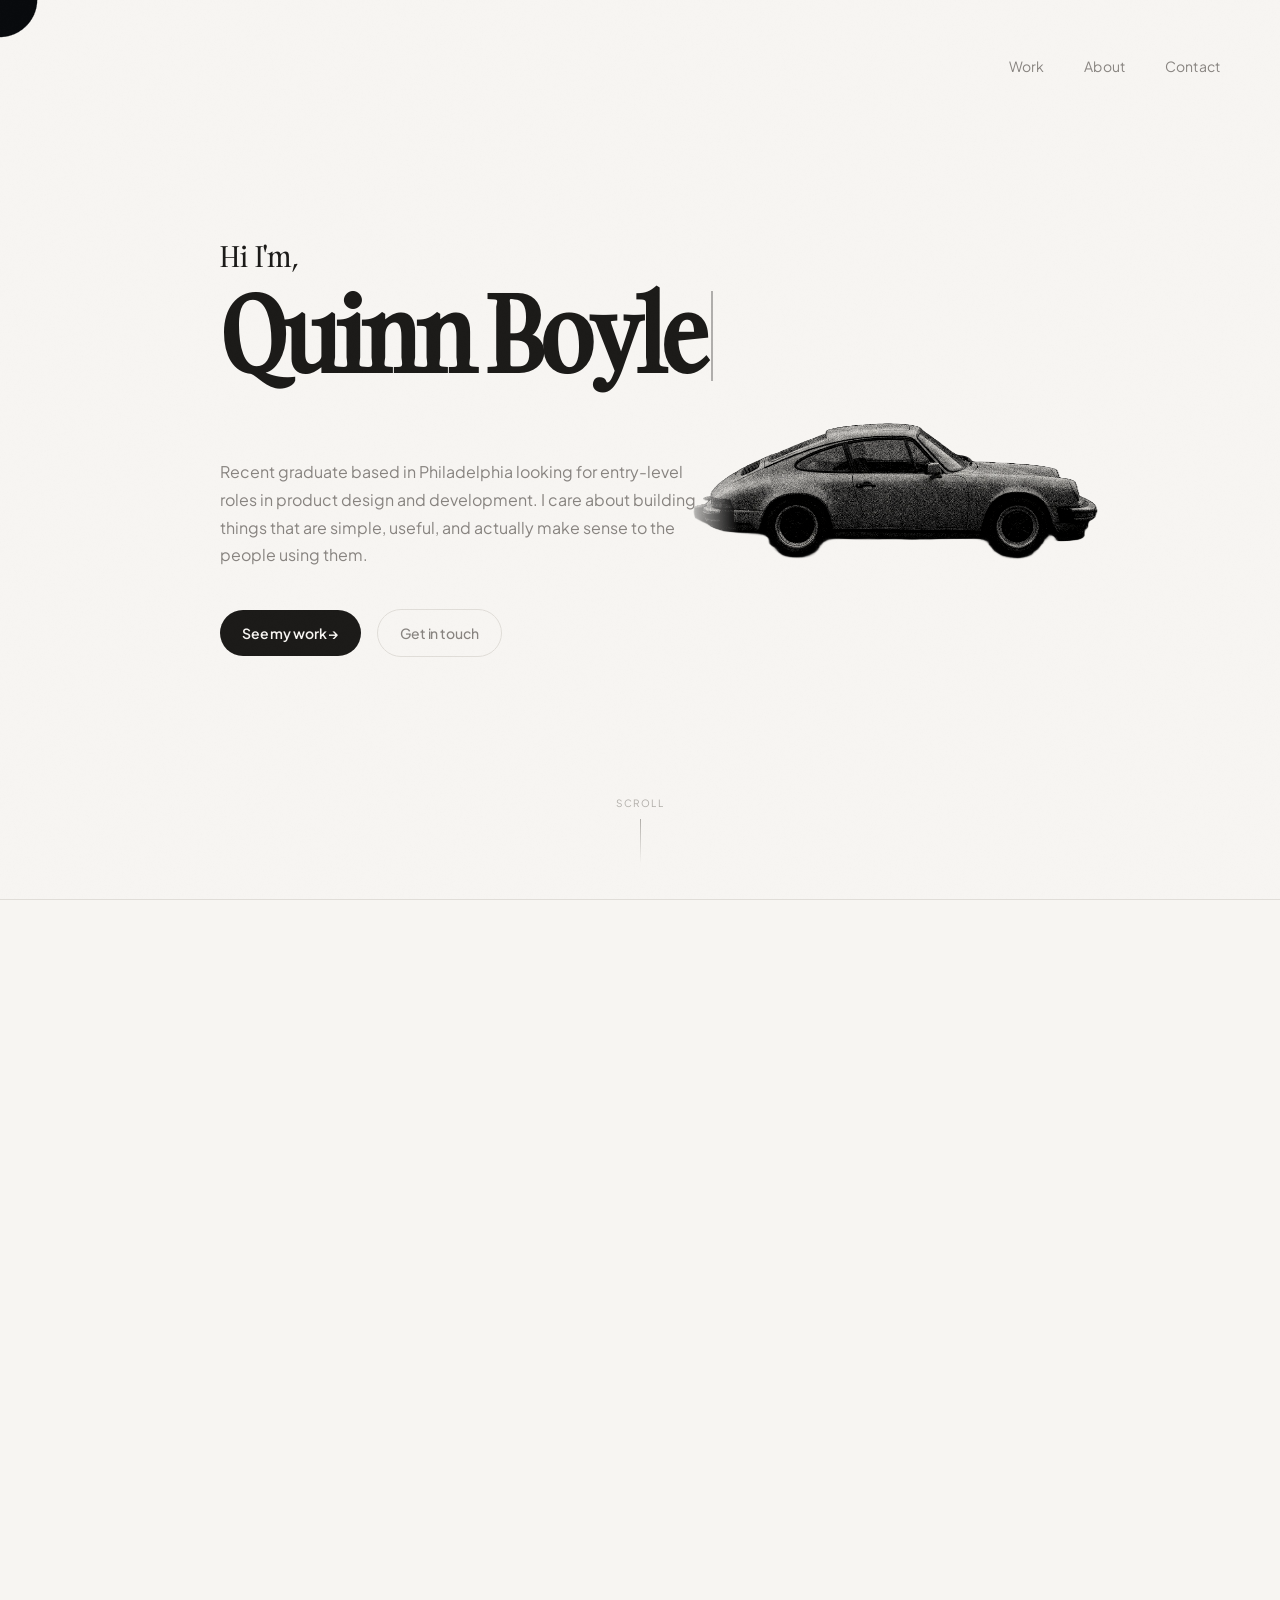
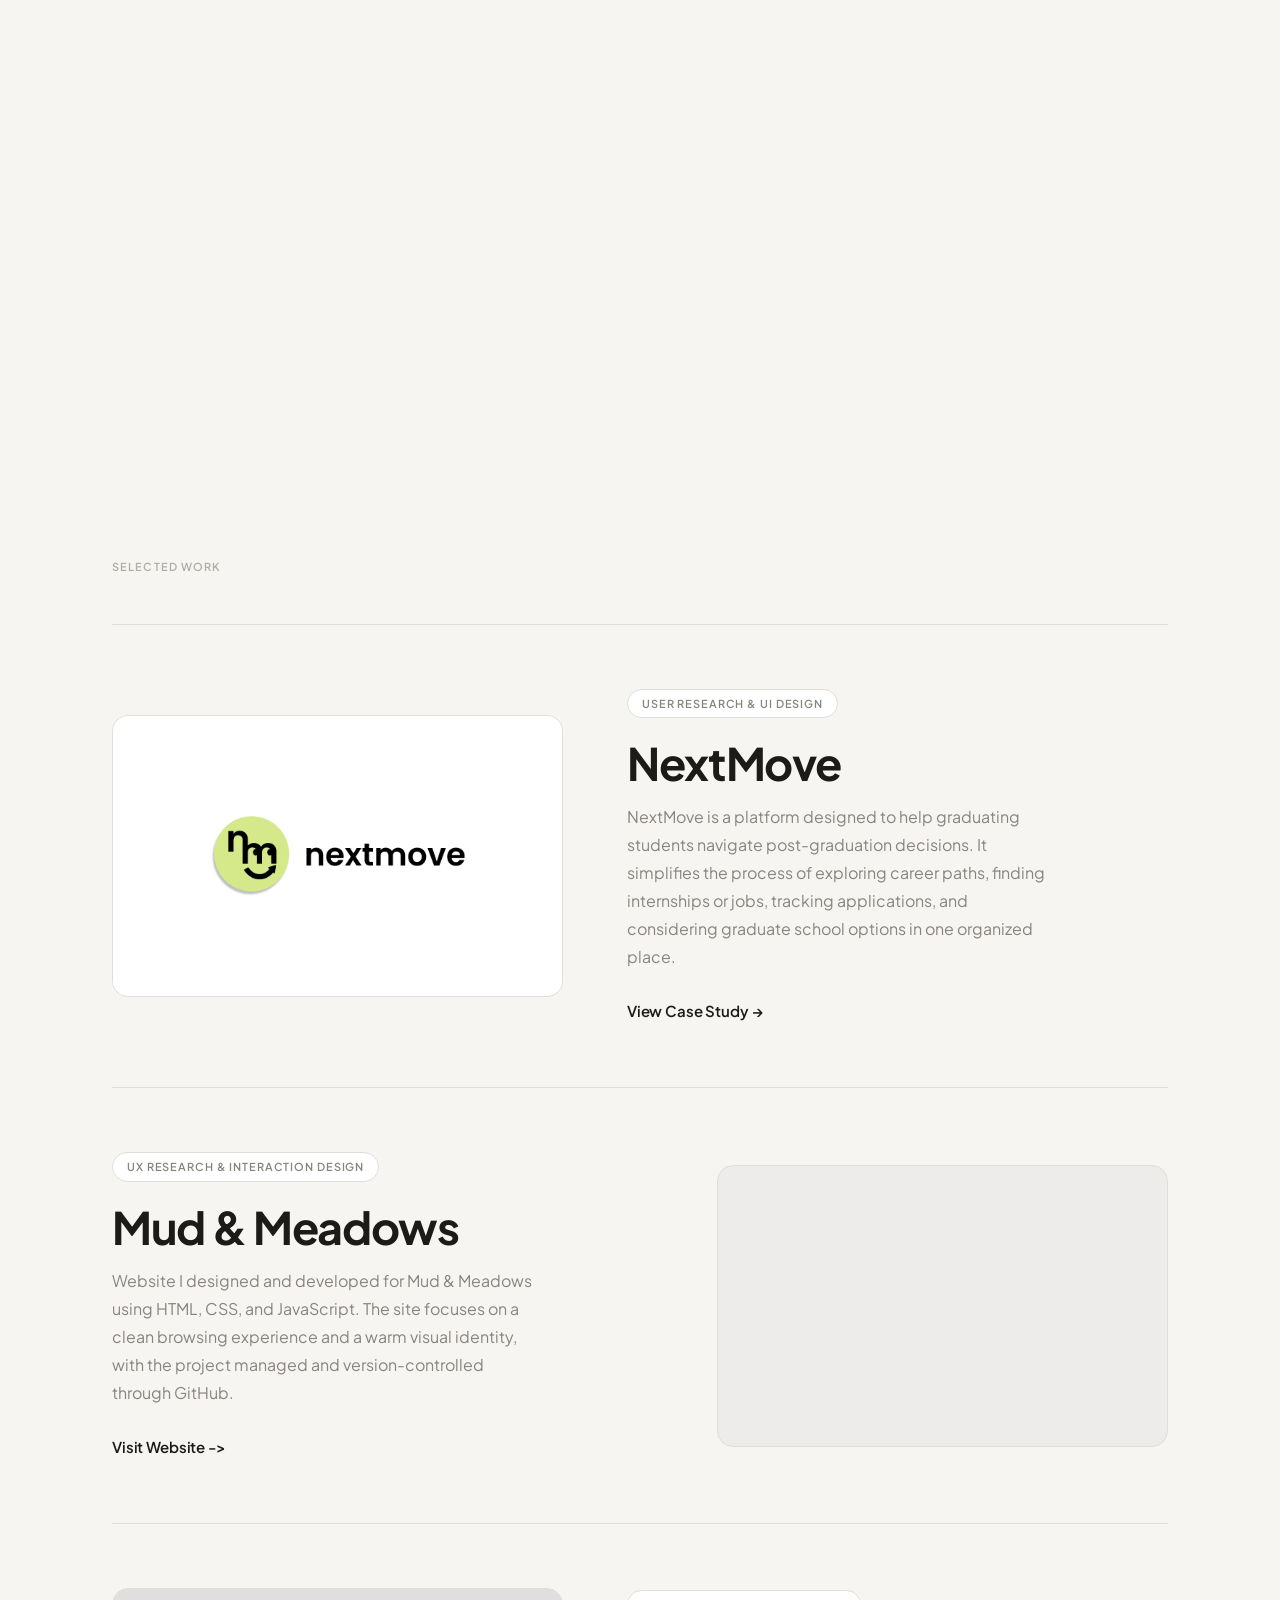
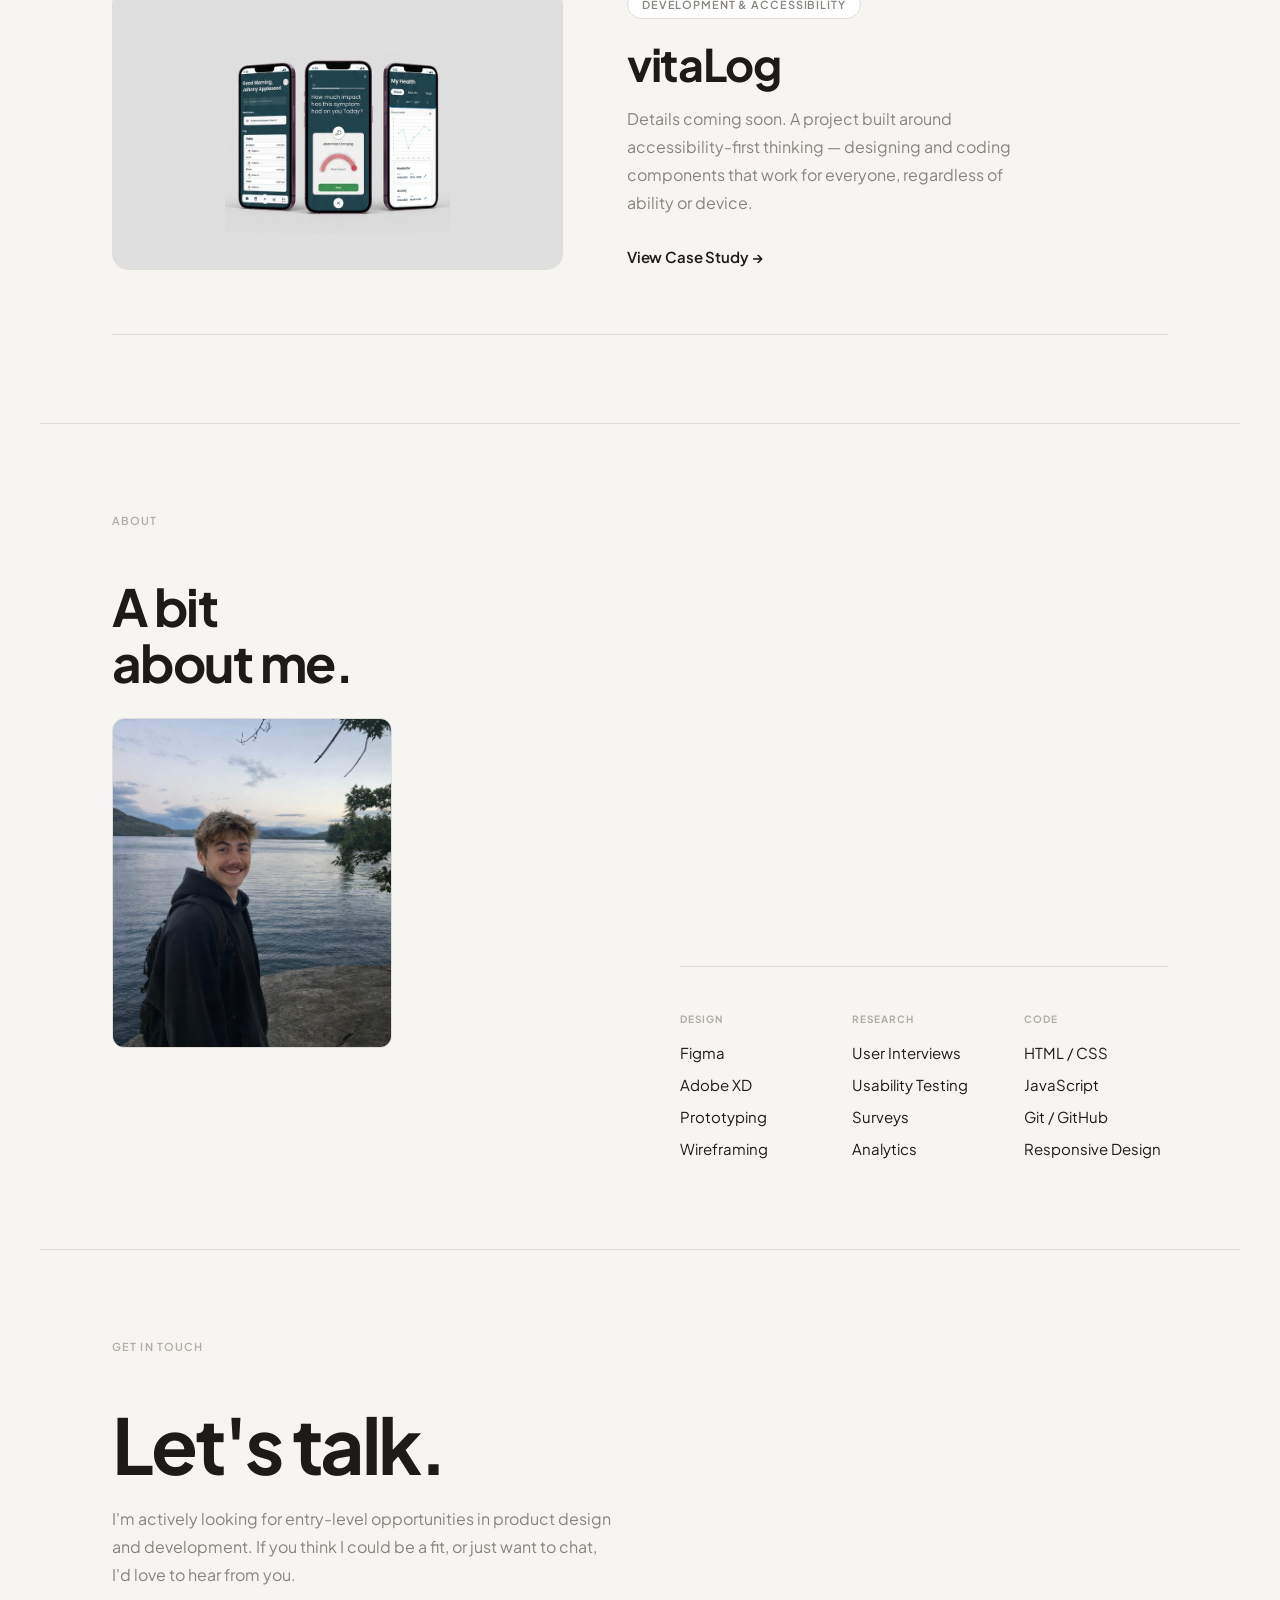
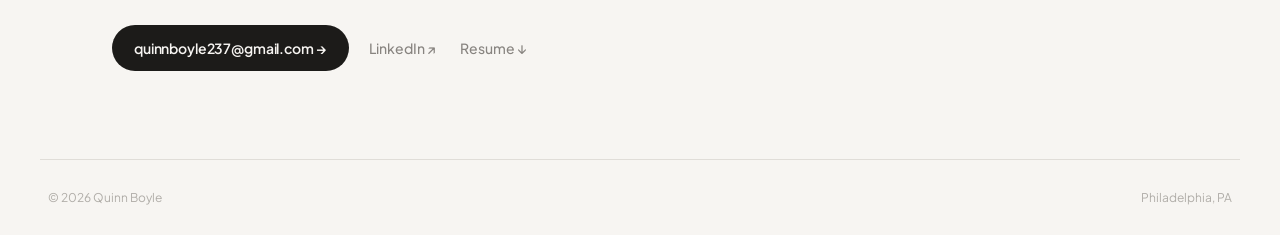
==== index.html @ ae473b0c "Revert vitaLog index to single cover photo; replace case study iframe with 4 full screenshots https:" ====
<!DOCTYPE html>
<html lang="en">
<head>
    <meta charset="UTF-8">
    <meta name="viewport" content="width=device-width, initial-scale=1.0">
    <meta name="description" content="Quinn Boyle — UX & Product Designer based in Philadelphia. Recent graduate seeking entry-level design and product development roles.">
    <title>Quinn Boyle — UX Designer</title>
    <link rel="icon" type="image/png" href="photos/tinylogo.png">
    <link rel="stylesheet" href="styles-light.css">
    <link rel="preconnect" href="https://fonts.googleapis.com">
    <link rel="preconnect" href="https://fonts.gstatic.com" crossorigin>
    <link href="https://fonts.googleapis.com/css2?family=Plus+Jakarta+Sans:wght@300;400;500;600;700&display=swap" rel="stylesheet">
</head>
<body>

    <!-- Navigation -->
    <nav class="nav" id="nav">
        <div class="nav-inner">
            <div class="nav-brand">
                <a href="#home" class="nav-car-home" id="navCarHome" aria-label="Go to top">
                    <img src="porche911.png" alt="">
                </a>
            </div>
            <button class="nav-toggle" id="navToggle" aria-label="Toggle menu">
                <span></span><span></span><span></span>
            </button>
            <ul class="nav-links" id="navLinks">
                <li><a href="#work">Work</a></li>
                <li><a href="#about">About</a></li>
                <li><a href="#contact">Contact</a></li>
            </ul>
        </div>
    </nav>

    <!-- Hero (wrapped in scroll-jacking container) -->
    <div class="hero-scroll-wrapper" id="heroScrollWrapper">
    <section class="hero" id="home">
        <!-- Grain overlay -->
        <div class="hero-grain" id="heroGrain"></div>

        <!-- Porsche 911 — animated out on scroll.
             Rename your photo to photos/porsche911.jpg and it will appear here. -->
        <div class="hero-car" id="heroCar">
            <img src="porche911.png" alt="" aria-hidden="true" class="hero-car-img">
        </div>

        <div class="hero-grid">
        <div class="hero-left">
            <h1 class="hero-name reveal-up">
                <span class="hero-greeting">Hi I&apos;m,</span>
                <span class="hero-typed" id="heroTypedName" data-text="Quinn Boyle"></span>
            </h1>
            <p class="hero-role reveal-up" aria-hidden="true">&nbsp;</p>
            <p class="hero-bio reveal-up">
                Recent graduate based in Philadelphia looking for entry-level roles in product design and development.
                I care about building things that are simple, useful, and actually make sense to the people using them.
            </p>
            <div class="hero-actions reveal-up">
                <a href="#work" class="btn-primary">See my work →</a>
                <a href="mailto:quinnboyle237@gmail.com" class="btn-ghost">Get in touch</a>
            </div>
        </div>
        </div><!-- /hero-grid -->

        <!-- Scroll hint -->
        <div class="hero-scroll-cue" aria-hidden="true">
            <span>scroll</span>
            <div class="hero-scroll-line"></div>
        </div>
    </section>
    </div><!-- /hero-scroll-wrapper -->

    <!-- Work Section -->
    <section class="work-section" id="work">
        <p class="section-label reveal-up">Selected Work</p>

        <!-- Project 1 -->
        <article class="project-row reveal-up">
            <a href="nextmove-case-study.html" class="project-img-wrap">
                <div class="project-img-inner" style="background:#fff;">
                    <img src="photos/nextmove_logo.png" alt="NextMove">
                    <div class="project-img-overlay"><span>View Case Study →</span></div>
                </div>
            </a>
            <div class="project-info">
                <div class="project-pill">USER RESEARCH &amp; UI DESIGN</div>
                <h2 class="project-title">NextMove</h2>
                <p class="project-desc">NextMove is a platform designed to help graduating students navigate post-graduation decisions. It simplifies the process of exploring career paths, finding internships or jobs, tracking applications, and considering graduate school options in one organized place.</p>
                <a href="nextmove-case-study.html" class="project-link">View Case Study →</a>
            </div>
        </article>

        <!-- Project 2 -->
        <article class="project-row project-row--flip reveal-up">
            <a href="https://www.mud-and-meadows.com" target="_blank" rel="noopener noreferrer" class="project-img-wrap">
                <div class="project-img-inner project-img-inner--iframe">
                    <iframe src="https://www.mud-and-meadows.com" title="Mud & Meadows website preview" scrolling="no" tabindex="-1" aria-hidden="true" class="site-preview-iframe"></iframe>
                    <div class="project-img-overlay"><span>Visit Website →</span></div>
                </div>
            </a>
            <div class="project-info">
                <div class="project-pill">UX RESEARCH &amp; INTERACTION DESIGN</div>
                <h2 class="project-title">Mud &amp; Meadows</h2>
                <p class="project-desc">Website I designed and developed for Mud &amp; Meadows using HTML, CSS, and JavaScript. The site focuses on a clean browsing experience and a warm visual identity, with the project managed and version-controlled through GitHub.</p>
                <a href="https://www.mud-and-meadows.com" target="_blank" rel="noopener noreferrer" class="project-link">Visit Website -&gt;</a>
            </div>
        </article>

        <!-- Project 3 -->
        <article class="project-row reveal-up">
            <a href="gutcheck-case-study.html" class="project-img-wrap">
                <div class="project-img-inner" style="background:#dfdfdf;">
                    <img src="photos/vitalogCoverPhoto.png" alt="vitaLog">
                    <div class="project-img-overlay"><span>View Case Study →</span></div>
                </div>
            </a>
            <div class="project-info">
                <div class="project-pill">DEVELOPMENT &amp; ACCESSIBILITY</div>
                <h2 class="project-title">vitaLog</h2>
                <p class="project-desc">Details coming soon. A project built around accessibility-first thinking — designing and coding components that work for everyone, regardless of ability or device.</p>
                <a href="gutcheck-case-study.html" class="project-link">View Case Study →</a>
            </div>
        </article>
    </section>

    <!-- About Section -->
    <section class="about-section" id="about">
        <div class="about-inner">
            <div class="about-left reveal-up">
                <p class="section-label">About</p>
                <h2 class="about-title">A bit<br>about me.</h2>
                <img src="photos/headshot.jpg" alt="Quinn Boyle" class="about-headshot">
            </div>
            <div class="about-right">
                <div class="about-text reveal-up">
                    <p>I'm a recent graduate based in Philadelphia with a degree in Human-Centered Design and Development. I currently work in IT, where I've been developing my technical knowledge while strengthening my communication and problem-solving skills through hands-on support experience.</p>
                    <p>My background in both design and technology has led to a strong interest in front-end development and product design. I'm passionate about building interfaces that are intuitive, functional, and visually engaging.</p>
                    <p>I'm seeking an entry-level role in product design, front-end development, or product development where I can continue growing my skills, contribute to meaningful projects, and learn quickly in a collaborative environment.</p>
                </div>
                <div class="skills-grid reveal-up">
                    <div class="skill-col">
                        <h4>Design</h4>
                        <ul>
                            <li>Figma</li>
                            <li>Adobe XD</li>
                            <li>Prototyping</li>
                            <li>Wireframing</li>
                        </ul>
                    </div>
                    <div class="skill-col">
                        <h4>Research</h4>
                        <ul>
                            <li>User Interviews</li>
                            <li>Usability Testing</li>
                            <li>Surveys</li>
                            <li>Analytics</li>
                        </ul>
                    </div>
                    <div class="skill-col">
                        <h4>Code</h4>
                        <ul>
                            <li>HTML / CSS</li>
                            <li>JavaScript</li>
                            <li>Git / GitHub</li>
                            <li>Responsive Design</li>
                        </ul>
                    </div>
                </div>
            </div>
        </div>
    </section>

    <!-- Contact -->
    <section class="contact-section" id="contact">
        <div class="contact-inner">
            <p class="section-label reveal-up">Get In Touch</p>
            <h2 class="contact-title reveal-up">Let's talk.</h2>
            <p class="contact-desc reveal-up">I'm actively looking for entry-level opportunities in product design and development. If you think I could be a fit, or just want to chat, I'd love to hear from you.</p>
            <div class="contact-links reveal-up">
                <a href="mailto:quinnboyle237@gmail.com" class="btn-primary">quinnboyle237@gmail.com →</a>
                <div class="contact-socials">
                    <a href="https://linkedin.com/in/quinn-p-boyle" target="_blank" rel="noopener noreferrer">LinkedIn ↗</a>
                    <a href="photos/quinnboyleresume.pdf" download>Resume ↓</a>
                </div>
            </div>
        </div>
    </section>

    <!-- Footer -->
    <footer class="footer">
        <div class="footer-inner">
            <span>© 2026 Quinn Boyle</span>
            <span>Philadelphia, PA</span>
        </div>
    </footer>


    <!-- Liquid blob cursor (goo effect) -->
    <svg width="0" height="0" style="position:absolute;overflow:hidden;" aria-hidden="true">
        <defs>
            <filter id="goo-cursor">
                <feGaussianBlur in="SourceGraphic" stdDeviation="10" result="blur"/>
                <feColorMatrix in="blur" mode="matrix"
                    values="1 0 0 0 0
                            0 1 0 0 0
                            0 0 1 0 0
                            0 0 0 22 -10" result="goo"/>
                <feComposite in="SourceGraphic" in2="goo" operator="atop"/>
            </filter>
        </defs>
    </svg>
    <div id="goo-cursor-container" aria-hidden="true"></div>
    <script>
    (function () {
        'use strict';

        // Nav scroll
        const nav = document.getElementById('nav');
        window.addEventListener('scroll', () => {
            nav.classList.toggle('scrolled', window.scrollY > 40);
        }, { passive: true });

        // Mobile nav
        const toggle = document.getElementById('navToggle');
        const links  = document.getElementById('navLinks');
        toggle.addEventListener('click', () => {
            toggle.classList.toggle('open');
            links.classList.toggle('open');
        });
        links.querySelectorAll('a').forEach(a => a.addEventListener('click', () => {
            toggle.classList.remove('open');
            links.classList.remove('open');
        }));

        // Smooth scroll
        document.querySelectorAll('a[href^="#"]').forEach(a => {
            a.addEventListener('click', e => {
                const t = document.querySelector(a.getAttribute('href'));
                if (t) { e.preventDefault(); t.scrollIntoView({ behavior: 'smooth' }); }
            });
        });

        // Scroll reveal
        const obs = new IntersectionObserver(entries => {
            entries.forEach(e => {
                if (e.isIntersecting) { e.target.classList.add('revealed'); obs.unobserve(e.target); }
            });
        }, { threshold: 0.1 });
        document.querySelectorAll('.reveal-up').forEach(el => obs.observe(el));

        // Stagger hero on load
        const heroEls = document.querySelectorAll('.hero .reveal-up');
        heroEls.forEach((el, i) => {
            setTimeout(() => el.classList.add('revealed'), 100 + i * 120);
        });


        // Typewriter name
        (function () {
            const typed = document.getElementById('heroTypedName');
            if (!typed) return;
            const full = typed.dataset.text || 'Quinn Boyle';
            const reduced = window.matchMedia('(prefers-reduced-motion: reduce)').matches;

            if (reduced) {
                typed.textContent = full;
                typed.classList.add('done');
                return;
            }

            let i = 0;
            function tick() {
                i += 1;
                typed.textContent = full.slice(0, i);
                if (i < full.length) {
                    setTimeout(tick, 95);
                } else {
                    typed.classList.add('done');
                }
            }
            setTimeout(tick, 360);
        })();

        // ── Scroll-driven car animation ────────────────────────────
        (function () {
            const wrapper = document.getElementById('heroScrollWrapper');
            const car     = document.getElementById('heroCar');
            const navCar  = document.getElementById('navCarHome');
            if (!wrapper || !car) return;

            function onScroll() {
                const wTop  = wrapper.offsetTop;
                const wH    = wrapper.offsetHeight;
                const vh    = window.innerHeight;
                const scrollY = window.scrollY;

                // Progress runs from 0 (car stationary) to 1 (car fully off-screen).
                // The animation occupies the "extra" height of the wrapper beyond 100vh.
                const animEnd = wTop + wH - vh;
                const raw = (scrollY - wTop) / (animEnd - wTop);
                const p   = Math.max(0, Math.min(1, raw));

                // Cubic ease-in → starts almost still, then accelerates hard
                const eased = p * p * p;

                // Drive car off to the right (translateX) + very slight upward
                car.style.transform =
                    `translateX(${eased * 165}%) translateY(${-eased * 6}%) scale(${1 - (eased * 0.08)})`;

                if (navCar && p > 0.98) {
                    nav.classList.add('car-docked');
                } else {
                    nav.classList.remove('car-docked');
                }
            }

            window.addEventListener('scroll', onScroll, { passive: true });
            onScroll(); // set initial position
        })();


        // ── Liquid blob cursor ──────────────────────────────────────────────
        (function () {
            if (window.matchMedia('(pointer: coarse)').matches) return;

            const BASE = 76;
            const container = document.getElementById('goo-cursor-container');

            // Main blob
            const mainEl = document.createElement('div');
            mainEl.style.cssText = `position:absolute;width:${BASE}px;height:${BASE}px;border-radius:50%;background:#fff;transform:translate(-50%,-50%);`;
            container.appendChild(mainEl);

            // Follower config — chained springs matching the React component
            const configs = [
                { stiffness: 420, damping: 34, mass: 1.00, size: 46 },
                { stiffness: 380, damping: 38, mass: 1.25, size: 39 },
                { stiffness: 340, damping: 42, mass: 1.50, size: 32 },
                { stiffness: 300, damping: 46, mass: 1.75, size: 25 },
            ];

            const followers = configs.map(cfg => {
                const el = document.createElement('div');
                el.style.cssText = `position:absolute;width:${cfg.size}px;height:${cfg.size}px;border-radius:50%;background:#fff;transform:translate(-50%,-50%);opacity:0.95;`;
                container.appendChild(el);
                return { el, ...cfg, x: 0, y: 0, vx: 0, vy: 0 };
            });

            let mouseX = 0, mouseY = 0;
            let mx = 0, my = 0, mvx = 0, mvy = 0;
            let last = null;

            window.addEventListener('mousemove', e => { mouseX = e.clientX; mouseY = e.clientY; });

            function tick(now) {
                const dt = last ? Math.min((now - last) / 1000, 0.05) : 0.016;
                last = now;

                // Main blob spring (stiffness:650, damping:45, mass:0.9)
                mvx += ((mouseX - mx) * 650 / 0.9 - mvx * 45 / 0.9) * dt;
                mvy += ((mouseY - my) * 650 / 0.9 - mvy * 45 / 0.9) * dt;
                mx += mvx * dt;
                my += mvy * dt;
                mainEl.style.left = mx + 'px';
                mainEl.style.top  = my + 'px';

                // Chained follower springs
                let px = mx, py = my;
                followers.forEach(f => {
                    f.vx += ((px - f.x) * f.stiffness / f.mass - f.vx * f.damping / f.mass) * dt;
                    f.vy += ((py - f.y) * f.stiffness / f.mass - f.vy * f.damping / f.mass) * dt;
                    f.x += f.vx * dt;
                    f.y += f.vy * dt;
                    f.el.style.left = f.x + 'px';
                    f.el.style.top  = f.y + 'px';
                    px = f.x; py = f.y;
                });

                requestAnimationFrame(tick);
            }

            requestAnimationFrame(tick);
        })();
        // ── Film grain ─────────────────────────────────────────────
        (function () {
            const grain  = document.getElementById('heroGrain');
            if (!grain) return;
            const canvas = document.createElement('canvas');
            canvas.width = canvas.height = 256;
            const ctx = canvas.getContext('2d');
            function tick() {
                const img = ctx.createImageData(256, 256);
                const d   = img.data;
                for (let i = 0; i < d.length; i += 4) {
                    const v = (Math.random() * 255) | 0;
                    d[i] = d[i+1] = d[i+2] = v;
                    d[i+3] = (Math.random() * 28) | 0;
                }
                ctx.putImageData(img, 0, 0);
                grain.style.backgroundImage = `url(${canvas.toDataURL()})`;
                setTimeout(() => requestAnimationFrame(tick), 80);
            }
            tick();
        })();
    })();
    </script>

</body>
</html>
---- styles-light.css ----
@font-face {
    font-family: 'Gambarino';
    src: url('Gambarino.otf') format('opentype');
    font-weight: 400;
    font-style: normal;
    font-display: swap;
}
/* ============================================================
   Quinn Boyle Portfolio — Clean Light Theme
   Plus Jakarta Sans · Cream background · Simple & direct
   ============================================================ */

:root {
    --bg:      #f7f5f2;
    --surface: #eeecea;
    --border:  #e0ddd8;
    --text:    #1c1b19;
    --muted:   #888480;
    --subtle:  #b0ada8;

    --font: 'Plus Jakarta Sans', -apple-system, BlinkMacSystemFont, sans-serif;
    --display-font: 'Gambarino', 'Plus Jakarta Sans', -apple-system, BlinkMacSystemFont, sans-serif;

    --ease-out: cubic-bezier(0.16, 1, 0.3, 1);
}

*, *::before, *::after { margin: 0; padding: 0; box-sizing: border-box; }
html { scroll-behavior: smooth; font-size: 16px; }

body {
    font-family: var(--font);
    background: var(--bg);
    color: var(--text);
    line-height: 1.6;
    -webkit-font-smoothing: antialiased;
    overflow-x: hidden;
}

/* ── Reveal ─────────────────────────────────────────────────── */
.reveal-up {
    opacity: 0;
    transform: translateY(20px);
    transition: opacity 0.65s var(--ease-out), transform 0.65s var(--ease-out);
}
.reveal-up.revealed { opacity: 1; transform: translateY(0); }

/* Stagger siblings inside a revealed parent handled via JS delays */

/* ── Nav ─────────────────────────────────────────────────────── */
.nav {
    position: fixed;
    top: 0; left: 0; right: 0;
    z-index: 100;
    padding: 24px 0;
    transition: padding 0.35s, background 0.35s, border-color 0.35s;
    border-bottom: 1px solid transparent;
}
.nav.scrolled {
    padding: 16px 0;
    background: rgba(247, 245, 242, 0.94);
    backdrop-filter: blur(12px);
    border-bottom-color: var(--border);
}
.nav-inner {
    max-width: 1300px;
    margin: 0 auto;
    padding: 0 60px;
    display: grid;
    grid-template-columns: 1fr auto 1fr;
    align-items: center;
}

.nav-brand {
    grid-column: 1;
    justify-self: start;
    display: inline-flex;
    align-items: center;
    gap: 0;
}

.nav-logo {
    font-family: var(--display-font);
    text-transform: none;
    letter-spacing: 0.06em;
    font-size: 1rem;
    font-weight: 600;
    color: var(--text);
    text-decoration: none;
    letter-spacing: -0.01em;
    transition: opacity 0.2s;
}
.nav-logo:hover { opacity: 0.5; }


.nav-car-home {
    width: 68px;
    display: inline-flex;
    align-items: center;
    text-decoration: none;
    opacity: 1;
    pointer-events: none;
    transform: translateX(-120vw) translateY(0) scale(1);
    transform-origin: left center;
    transition: transform 0.85s var(--ease-out);
}

.nav.car-docked .nav-car-home {
    pointer-events: auto;
    transform: translateX(0) translateY(0) scale(1);
}

.nav-car-home img {
    display: block;
    width: 100%;
    height: auto;
    filter: grayscale(20%) contrast(1.08) brightness(0.94);
}

.nav-links {
    grid-column: 3;
    justify-self: end;
    display: flex;
    list-style: none;
    gap: 40px;
}
.nav-links a {
    font-size: 0.875rem;
    font-weight: 400;
    color: var(--muted);
    text-decoration: none;
    transition: color 0.2s;
    letter-spacing: 0.01em;
}
.nav-links a:hover { color: var(--text); }

.nav-toggle {
    grid-column: 3;
    justify-self: end;
    display: none;
    flex-direction: column;
    gap: 5px;
    background: none;
    border: none;
    cursor: pointer;
    padding: 4px;
}
.nav-toggle span {
    display: block;
    width: 22px; height: 1.5px;
    background: var(--text);
    transition: transform 0.3s, opacity 0.2s;
}
.nav-toggle.open span:nth-child(1) { transform: translateY(6.5px) rotate(45deg); }
.nav-toggle.open span:nth-child(2) { opacity: 0; }
.nav-toggle.open span:nth-child(3) { transform: translateY(-6.5px) rotate(-45deg); }

@media (max-width: 768px) {
    .nav { padding: 20px 0; }
    .nav.scrolled { padding: 14px 0; }
    .nav-inner { grid-template-columns: 1fr auto; padding: 0 24px; max-width: none; }
    .nav-toggle { grid-column: 2; display: flex; }
   .nav-links {
        grid-column: 1 / -1;
        position: fixed;
        inset: 0;
        background: var(--bg);
        flex-direction: column;
        align-items: center;
        justify-content: center;
        gap: 32px;
        opacity: 0;
        visibility: hidden;
        transition: opacity 0.3s, visibility 0.3s;
        z-index: 99;
    }
    .nav-links.open { opacity: 1; visibility: visible; }
    .nav-links a { font-size: 1.5rem; font-weight: 600; color: var(--text); }
}

/* ── Hero scroll wrapper — tall so the sticky hero "holds" ─────
   Extra height = scroll distance for the car animation.            */
.hero-scroll-wrapper {
    position: relative;
    height: 230vh;          /* 130vh of animation scroll space */
}

/* ── Hero ────────────────────────────────────────────────────── */
.hero {
    position: sticky;
    top: 0;
    height: 100vh;
    display: flex;
    align-items: center;
    overflow: hidden;
    border-bottom: 1px solid var(--border);
    background: var(--bg);
}

/* ── Porsche 911 — scroll-animated ────────────────────────────
   translateX driven by JS; starts bottom-right, drives off right */
.hero-car {
    position: absolute;
    bottom: 18%;
    right: 13%;
    width: min(34vw, 500px);
    z-index: 1;
    pointer-events: none;
    will-change: transform;
    /* fade leading edge so car blends into page */
    -webkit-mask-image: linear-gradient(to right, transparent 0%, black 14%);
    mask-image:         linear-gradient(to right, transparent 0%, black 14%);
}

.hero-car-img {
    display: block;
    width: 100%;
    height: auto;
    /* grainy vintage treatment */
    filter: grayscale(20%) contrast(1.1) brightness(0.92) sepia(8%);
}

/* ── Film-grain overlay ────────────────────────────────────────
   background-image injected by JS canvas (random noise texture) */
.hero-grain {
    position: absolute;
    inset: 0;
    pointer-events: none;
    z-index: 3;
    opacity: 0.07;
    background-size: 256px 256px;
}

/* ── Scroll hint ───────────────────────────────────────────────*/
.hero-scroll-cue {
    position: absolute;
    bottom: 36px;
    left: 50%;
    transform: translateX(-50%);
    display: flex;
    flex-direction: column;
    align-items: center;
    gap: 8px;
    z-index: 2;
}
.hero-scroll-cue span {
    font-size: 0.625rem;
    letter-spacing: 0.15em;
    text-transform: uppercase;
    color: var(--subtle);
}
.hero-scroll-line {
    width: 1px;
    height: 44px;
    background: linear-gradient(to bottom, var(--subtle), transparent);
    animation: scrollLinePulse 1.8s ease-in-out infinite;
}
@keyframes scrollLinePulse {
    0%, 100% { opacity: 1; transform: scaleY(1); transform-origin: top; }
    50%       { opacity: 0.3; transform: scaleY(0.4); transform-origin: top; }
}

/* ── Hero content grid (left-aligned) ─────────────────────────*/
.hero-grid {
    width: 100%;
    max-width: 1080px;
    margin: 0 auto;
    padding: 0 80px 0 120px;
    display: grid;
    grid-template-columns: minmax(0, 620px);
    gap: 0;
    align-items: center;
    position: relative;
    z-index: 2;
}

.hero-left { min-width: 0; max-width: 620px; }

/* Big name */
.hero-name {
    font-family: var(--display-font);
    text-transform: none;
    font-size: clamp(3.2rem, 8vw, 6.8rem);
    font-weight: 700;
    line-height: 1.08;
    letter-spacing: -0.04em;
    margin-bottom: 20px;
    margin-left: 0;
    color: var(--text);
}

.hero-greeting {
    display: block;
    font-size: clamp(1.2rem, 2.2vw, 1.9rem);
    font-weight: 500;
    letter-spacing: 0.01em;
    margin-bottom: 0.22em;
}

.hero-typed {
    display: block;
    min-height: 1.1em;
    white-space: nowrap;
}

.hero-typed::after {
    content: '';
    display: inline-block;
    width: 2px;
    height: 0.88em;
    background: currentColor;
    margin-left: 8px;
    vertical-align: -0.08em;
    animation: heroCaretBlink 0.9s steps(1) infinite;
}

.hero-typed.done::after {
    opacity: 0.32;
    animation: none;
}

@keyframes heroCaretBlink {
    0%, 49% { opacity: 1; }
    50%, 100% { opacity: 0; }
}


.hero-role {
    font-size: 1.0625rem;
    font-weight: 400;
    color: var(--muted);
    margin-bottom: 20px;
    letter-spacing: -0.01em;
}

.hero-bio {
    font-size: 1rem;
    color: var(--muted);
    line-height: 1.72;
    max-width: 480px;
    margin-bottom: 40px;
}

.hero-actions {
    display: flex;
    align-items: center;
    gap: 16px;
    flex-wrap: wrap;
}

/* Photo */
.hero-right {
    flex-shrink: 0;
    justify-self: end;
    margin-top: 20px;
}

.hero-photo {
    width: 300px;
    height: 360px;
    object-fit: cover;
    border-radius: 160px 160px 160px 160px;
    border: 1px solid var(--border);
    display: block;
}

.hero-photo-placeholder {
    width: 300px;
    height: 360px;
    background: var(--surface);
    border: 1.5px dashed var(--border);
    border-radius: 160px 160px 160px 160px;
    display: flex;
    flex-direction: column;
    align-items: center;
    justify-content: center;
    gap: 10px;
    color: var(--subtle);
    text-align: center;
    padding: 32px;
}
.hero-photo-placeholder svg { opacity: 0.5; }
.hero-photo-placeholder span { font-size: 0.875rem; font-weight: 500; }
.hero-photo-placeholder small { font-size: 0.75rem; opacity: 0.6; font-family: monospace; }

@media (max-width: 768px) {
    /* On mobile the scroll wrapper just stacks normally */
    .hero-scroll-wrapper { height: auto; }
    .hero {
        position: relative;
        height: auto;
        min-height: 100vh;
        padding: 100px 0 220px;
    }
    .hero-grid {
        grid-template-columns: 1fr;
        max-width: none;
        padding: 0 24px;
        gap: 32px;
    }
    .hero-right { order: -1; }
    .hero-photo,
    .hero-photo-placeholder {
        width: 160px;
        height: 192px;
        border-radius: 80px;
    }
    .hero-name { font-size: clamp(2.7rem, 12vw, 4.6rem); margin-left: 0; }
    /* Car sits smaller on mobile, no animation */
    .hero-car {
        width: 62%;
        bottom: 0;
        right: 0;
        opacity: 0.18;
        mask-image: none;
        -webkit-mask-image: none;
    }
    .hero-scroll-cue { display: none;}
    .nav-car-home { width: 54px; }
}

/* ── Buttons ─────────────────────────────────────────────────── */
.btn-primary {
    display: inline-flex;
    align-items: center;
    gap: 6px;
    padding: 12px 22px;
    background: var(--text);
    color: var(--bg);
    font-size: 0.875rem;
    font-weight: 600;
    font-family: var(--font);
    text-decoration: none;
    border-radius: 100px;
    border: none;
    cursor: pointer;
    transition: opacity 0.2s, transform 0.3s;
    letter-spacing: -0.01em;
}
.btn-primary:hover { opacity: 0.82; transform: translateY(-2px); }

.btn-ghost {
    display: inline-flex;
    align-items: center;
    padding: 12px 22px;
    background: transparent;
    color: var(--muted);
    font-size: 0.875rem;
    font-weight: 500;
    font-family: var(--font);
    text-decoration: none;
    border-radius: 100px;
    border: 1px solid var(--border);
    transition: color 0.2s, border-color 0.2s, transform 0.3s;
    letter-spacing: -0.01em;
}
.btn-ghost:hover { color: var(--text); border-color: var(--text); transform: translateY(-2px); }

/* ── Section label ───────────────────────────────────────────── */
.section-label {
    font-size: 0.6875rem;
    font-weight: 600;
    color: var(--subtle);
    letter-spacing: 0.1em;
    text-transform: uppercase;
    margin-bottom: 48px;
}

/* ── Work Section ────────────────────────────────────────────── */
.work-section {
    padding: 88px 72px;
    border-bottom: 1px solid var(--border);
    max-width: 1200px;
    margin: 0 auto;
    box-sizing: border-box;
    width: 100%;
}

.project-row {
    display: grid;
    grid-template-columns: 5fr 6fr;
    gap: 64px;
    align-items: center;
    padding: 64px 0;
    border-top: 1px solid var(--border);
}
.project-row:last-of-type { border-bottom: 1px solid var(--border); }

/* Alternate project card reveal directions: left, right, left */
.work-section .project-row.reveal-up {
    transform: translateX(-72px);
}
.work-section .project-row.project-row--flip.reveal-up {
    transform: translateX(72px);
}
.work-section .project-row.reveal-up.revealed {
    transform: translateX(0);
}

/* Flip */
.project-row--flip { direction: rtl; }
.project-row--flip > * { direction: ltr; }

/* Image */
.project-img-wrap {
    display: block;
    border-radius: 16px;
    overflow: hidden;
    text-decoration: none;
    position: relative;
    aspect-ratio: 16 / 10;
    background: var(--surface);
    border: 1px solid var(--border);
}
.project-img-inner {
    width: 100%; height: 100%;
    position: relative;
    overflow: hidden;
}
.project-img-inner img {
    width: 100%; height: 100%;
    object-fit: contain;
    padding: 36px;
    transition: transform 0.6s var(--ease-out);
}
.project-img-wrap:hover .project-img-inner img { transform: scale(1.05); }

.project-img-inner--iframe {
    width: 100%; height: 100%;
    position: relative;
    overflow: hidden;
}
.site-preview-iframe {
    position: absolute;
    top: 0; left: 0;
    width: 300%;
    height: 300%;
    border: none;
    pointer-events: none;
    transform: scale(0.333);
    transform-origin: top left;
}
.figma-preview-iframe {
    position: absolute;
    top: 0; left: 0;
    width: 100%;
    height: 100%;
    border: none;
    pointer-events: none;
}
.project-img-inner--empty {
    display: flex;
    align-items: center;
    justify-content: center;
    min-height: 240px;
    font-size: 0.75rem;
    font-weight: 500;
    color: var(--subtle);
    letter-spacing: 0.07em;
    text-transform: uppercase;
}

.project-img-inner--multi {
    display: grid;
    grid-template-columns: 1fr 1fr;
    gap: 8px;
    padding: 12px;
    align-content: start;
}
.project-img-inner--multi img {
    width: 100%;
    height: 140px;
    object-fit: cover;
    border-radius: 8px;
}

.project-img-overlay {
    position: absolute;
    inset: 0;
    background: rgba(28, 27, 25, 0.5);
    display: flex;
    align-items: center;
    justify-content: center;
    opacity: 0;
    transition: opacity 0.35s;
}
.project-img-overlay span {
    font-size: 0.9375rem;
    font-weight: 500;
    color: #fff;
}
.project-img-wrap:hover .project-img-overlay { opacity: 1; }

/* Project info */
.project-info { display: flex; flex-direction: column; }

/* Pill label — matches the screenshot style */
.project-pill {
    display: inline-flex;
    align-items: center;
    font-size: 0.6875rem;
    font-weight: 600;
    letter-spacing: 0.08em;
    color: var(--muted);
    border: 1px solid var(--border);
    border-radius: 100px;
    padding: 5px 14px;
    width: fit-content;
    margin-bottom: 20px;
    background: #fff;
}

.project-title {
    font-size: clamp(2rem, 3.5vw, 3rem);
    font-weight: 700;
    line-height: 1.1;
    letter-spacing: -0.03em;
    margin-bottom: 16px;
    color: var(--text);
}

.project-desc {
    font-size: 1rem;
    color: var(--muted);
    line-height: 1.75;
    margin-bottom: 28px;
    max-width: 420px;
}

.project-link {
    display: inline-flex;
    align-items: center;
    gap: 4px;
    font-size: 0.9375rem;
    font-weight: 600;
    color: var(--text);
    text-decoration: none;
    letter-spacing: -0.01em;
    transition: gap 0.2s;
}
.project-link:hover { gap: 8px; }

@media (max-width: 900px) {
    .work-section,
    .about-section,
    .contact-section { padding: 64px 24px; }
    .project-row { grid-template-columns: 1fr; gap: 28px; padding: 48px 0; }
    .project-row--flip { direction: ltr; }
    .project-desc { max-width: 100%; }
}

/* ── About ───────────────────────────────────────────────────── */
.about-section {
    padding: 88px 72px;
    border-bottom: 1px solid var(--border);
    max-width: 1200px;
    margin: 0 auto;
    box-sizing: border-box;
    width: 100%;
}
.about-inner {
    display: grid;
    grid-template-columns: 1fr 1fr;
    gap: 80px;
    align-items: start;
}
.about-title {
    font-size: clamp(2.25rem, 4vw, 3.5rem);
    font-weight: 700;
    line-height: 1.1;
    letter-spacing: -0.03em;
    margin-top: 12px;
    color: var(--text);
}
.about-headshot {
    width: 280px;
    height: auto;
    object-fit: contain;
    border-radius: 12px;
    border: 1px solid var(--border);
    display: block;
    margin-top: 28px;
}
.about-text p {
    font-size: 1rem;
    color: var(--muted);
    line-height: 1.8;
    margin-bottom: 18px;
}
.about-text p:last-child { margin-bottom: 0; }

.skills-grid {
    display: grid;
    grid-template-columns: repeat(3, 1fr);
    gap: 28px;
    margin-top: 44px;
    padding-top: 44px;
    border-top: 1px solid var(--border);
}
.skill-col h4 {
    font-size: 0.625rem;
    font-weight: 700;
    color: var(--subtle);
    letter-spacing: 0.1em;
    text-transform: uppercase;
    margin-bottom: 14px;
}
.skill-col ul { list-style: none; display: flex; flex-direction: column; gap: 8px; }
.skill-col li { font-size: 0.9375rem; color: var(--text); }

@media (max-width: 968px) {
    .about-section { padding: 64px 24px; }
    .about-inner { grid-template-columns: 1fr; gap: 44px; }
    .about-headshot { width: 220px; height: auto; margin-top: 22px; }
}
@media (max-width: 560px) {
    .skills-grid { grid-template-columns: 1fr 1fr; }
}

/* ── Contact ─────────────────────────────────────────────────── */
.contact-section {
    padding: 88px 72px;
    border-bottom: 1px solid var(--border);
    max-width: 1200px;
    margin: 0 auto;
    box-sizing: border-box;
    width: 100%;
}
.contact-inner { max-width: 640px; }

.contact-title {
    font-size: clamp(2.5rem, 6vw, 5rem);
    font-weight: 700;
    line-height: 1.05;
    letter-spacing: -0.04em;
    margin: 16px 0 20px;
    color: var(--text);
}
.contact-desc {
    font-size: 1rem;
    color: var(--muted);
    line-height: 1.75;
    margin-bottom: 36px;
    max-width: 500px;
}
.contact-links {
    display: flex;
    align-items: center;
    gap: 20px;
    flex-wrap: wrap;
}
.contact-socials {
    display: flex;
    gap: 24px;
}
.contact-socials a {
    font-size: 0.875rem;
    font-weight: 500;
    color: var(--muted);
    text-decoration: none;
    transition: color 0.2s;
}
.contact-socials a:hover { color: var(--text); }

@media (max-width: 768px) {
    .contact-section { padding: 64px 24px; }
    .contact-links { flex-direction: column; align-items: flex-start; }
}

/* ── Footer ──────────────────────────────────────────────────── */
.footer {
    padding: 28px 48px;
}
.footer-inner {
    display: flex;
    justify-content: space-between;
    align-items: center;
    font-size: 0.75rem;
    color: var(--subtle);
}
@media (max-width: 768px) {
    .footer { padding: 24px; }
    .footer-inner { flex-direction: column; gap: 6px; text-align: center; }
}

/* ── Focus ───────────────────────────────────────────────────── */
a:focus-visible, button:focus-visible {
    outline: 2px solid var(--text);
    outline-offset: 3px;
    border-radius: 3px;
}



#goo-cursor-container {
    position: fixed;
    inset: 0;
    pointer-events: none;
    z-index: 9999;
    filter: url(#goo-cursor);
    mix-blend-mode: difference;
}

@media (pointer: fine) {
    body { cursor: none; }
    a, button, [role="button"], label { cursor: none; }
}
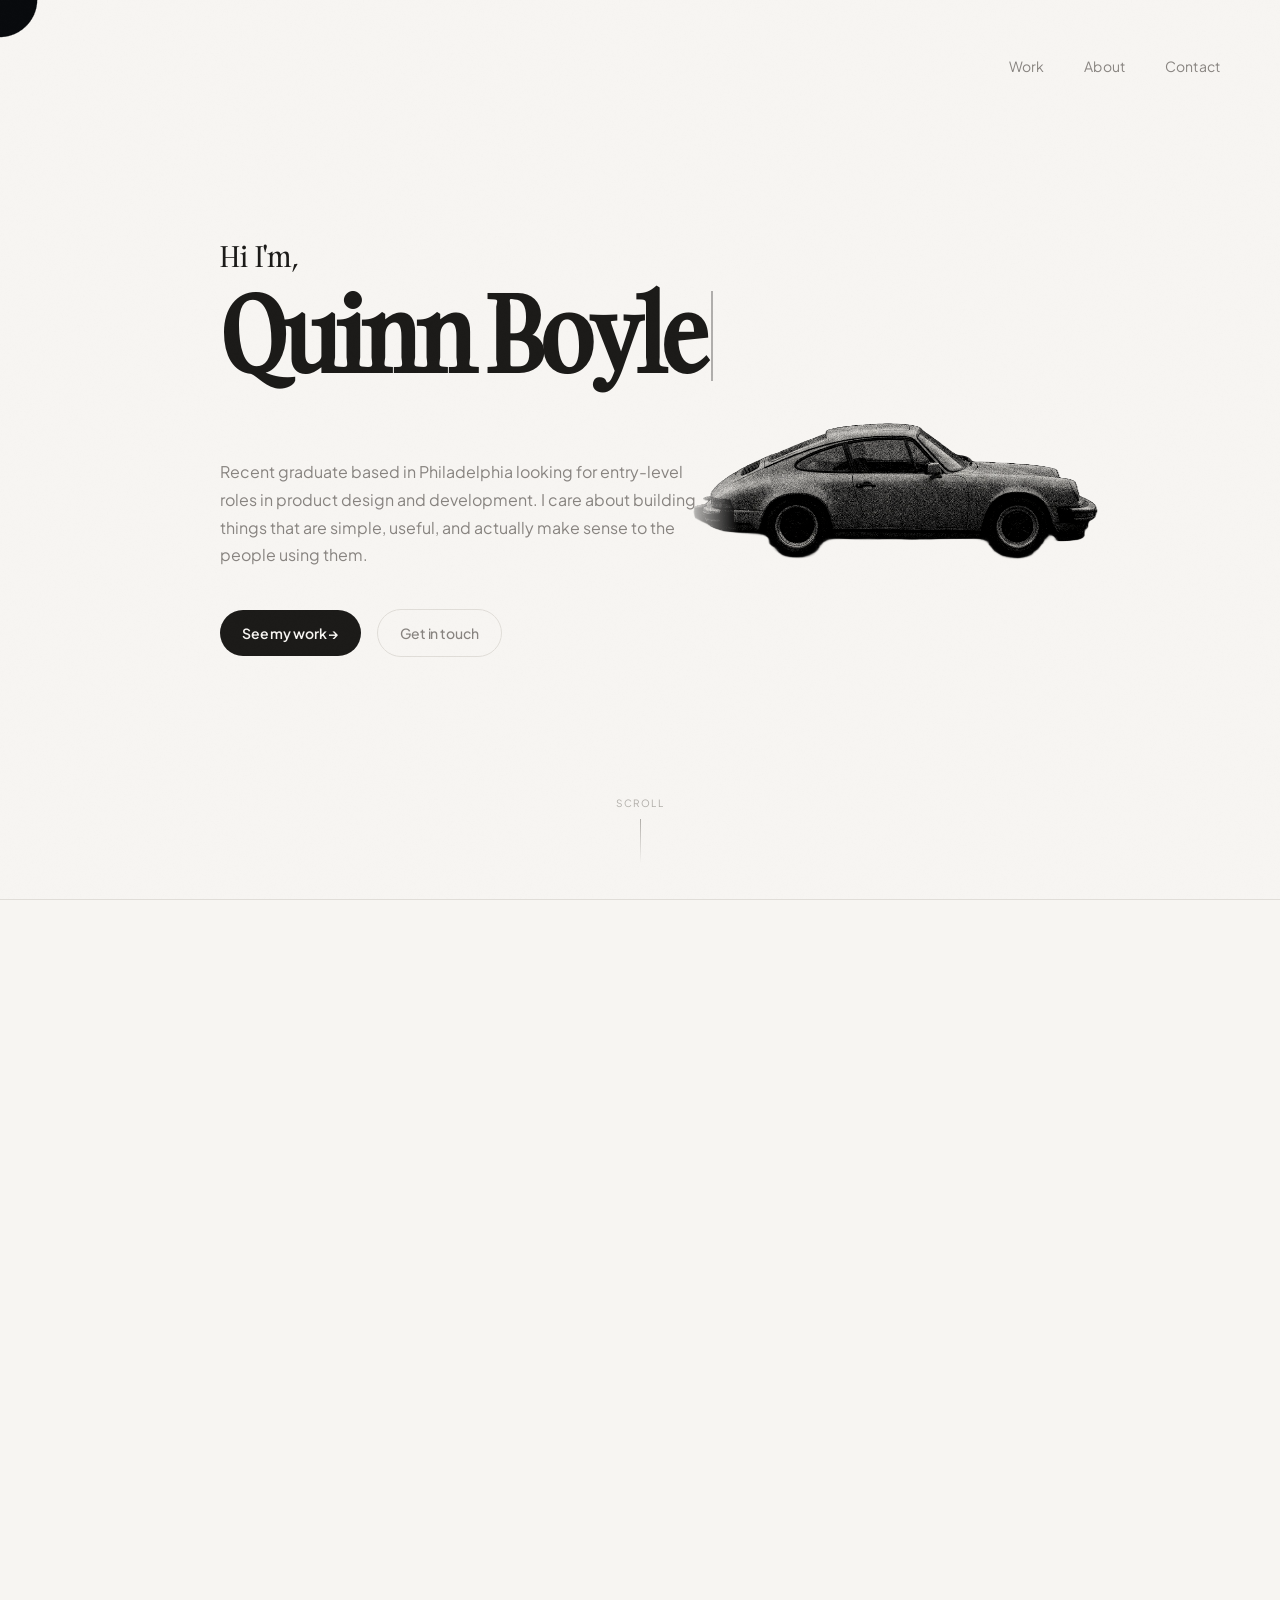
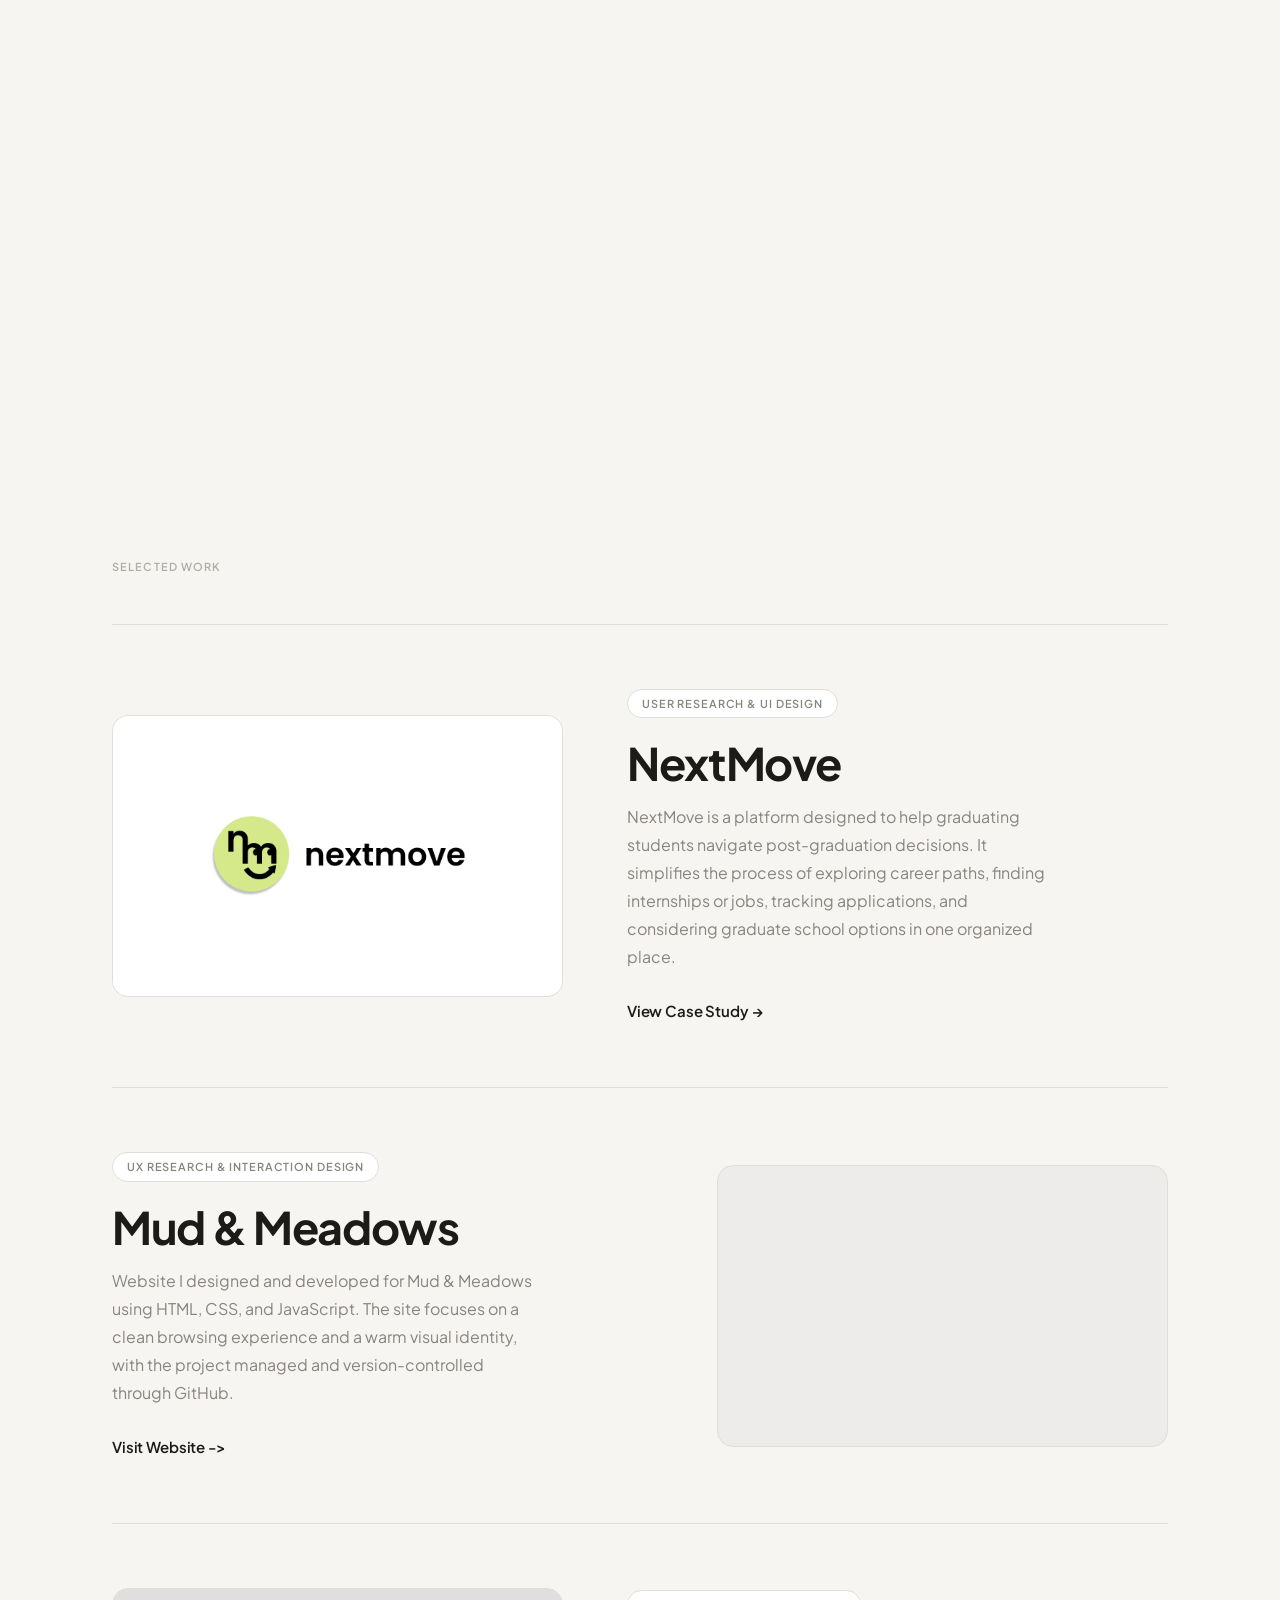
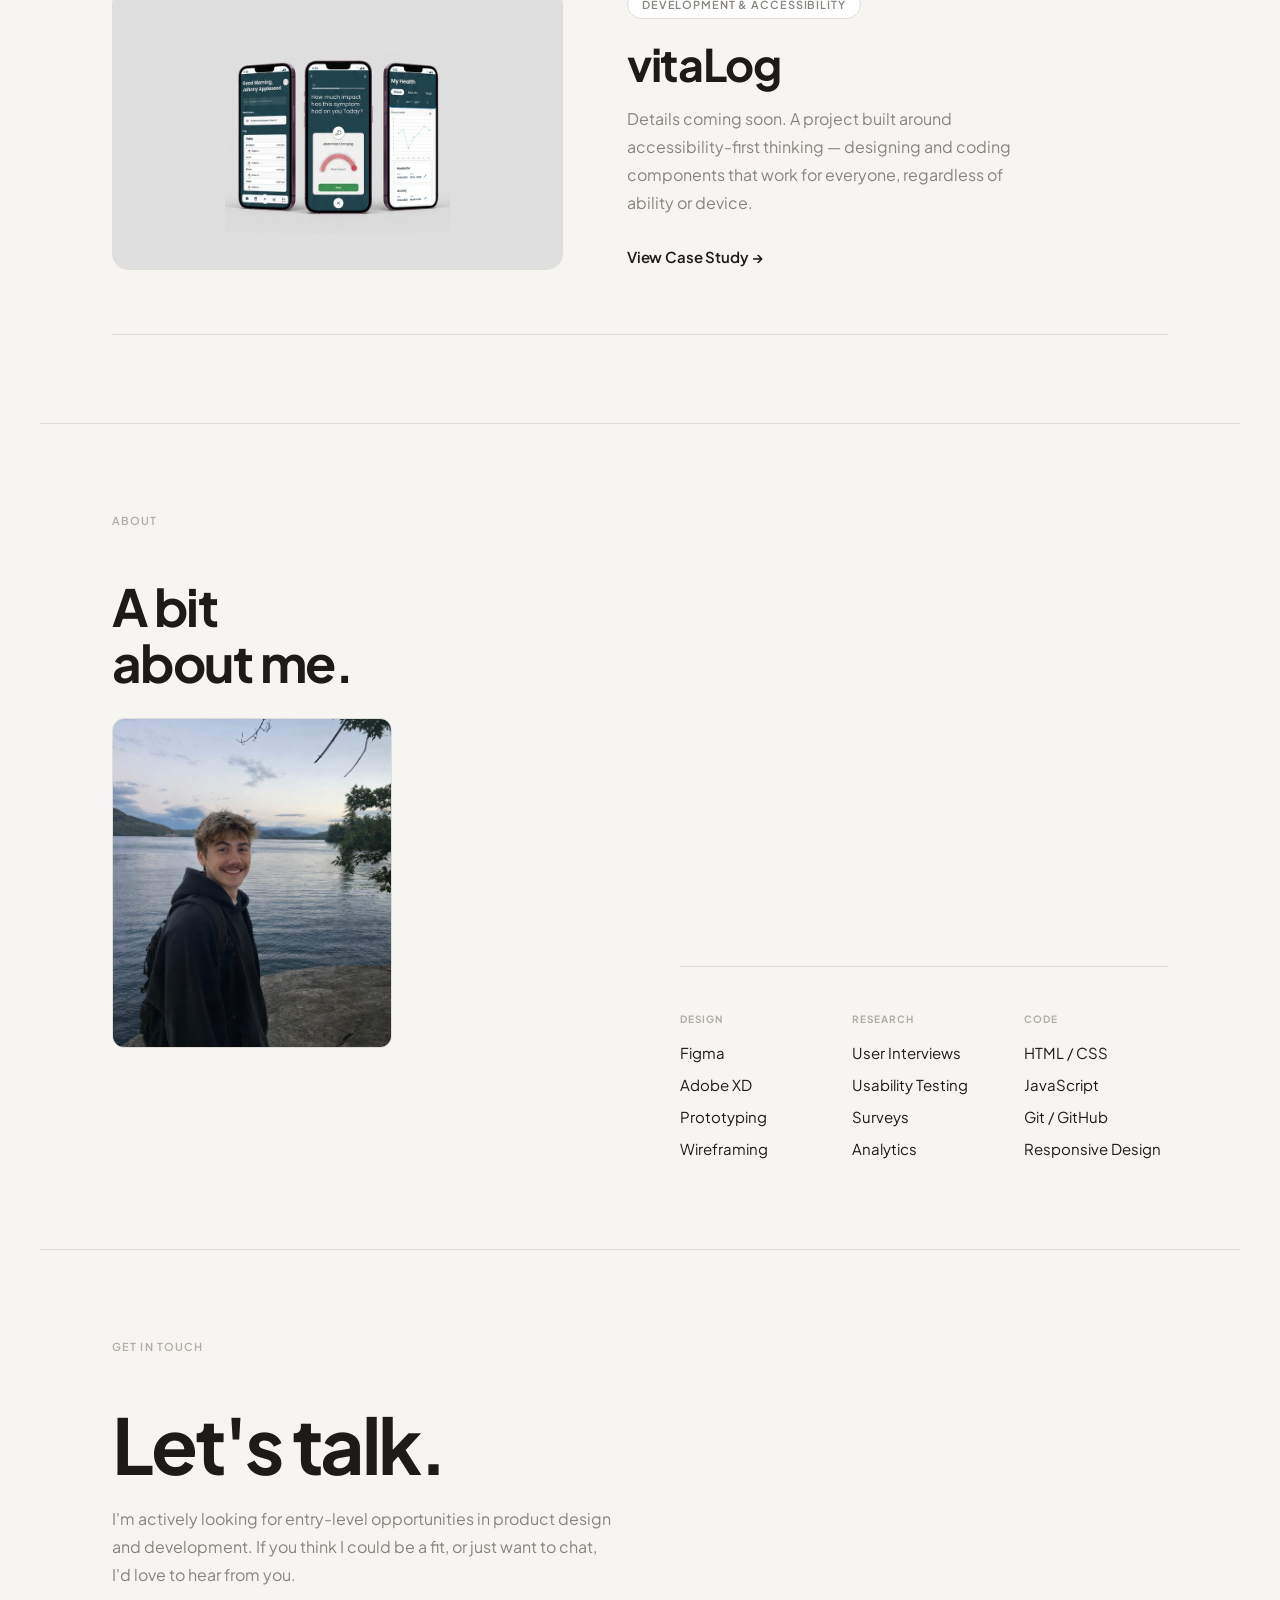
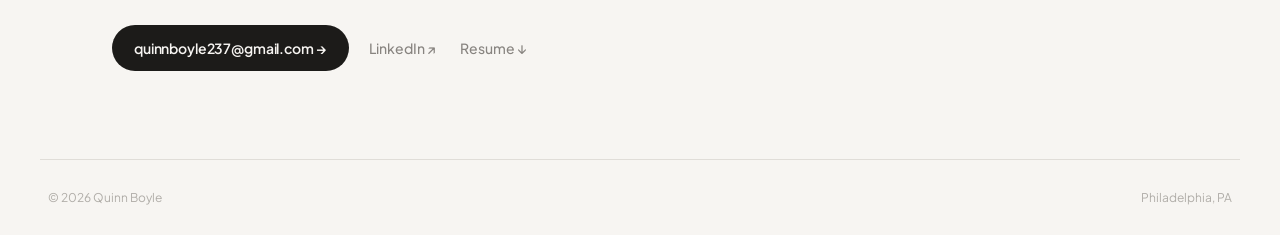
==== commit 96d92c94: "Rename to vitalog-case-study.html, update prototype links to correct node https://claude.ai/code/ses" ====
--- a/index.html
+++ b/index.html
@@ -108,7 +108,7 @@
 
         <!-- Project 3 -->
         <article class="project-row reveal-up">
-            <a href="gutcheck-case-study.html" class="project-img-wrap">
+            <a href="vitalog-case-study.html" class="project-img-wrap">
                 <div class="project-img-inner" style="background:#dfdfdf;">
                     <img src="photos/vitalogCoverPhoto.png" alt="vitaLog">
                     <div class="project-img-overlay"><span>View Case Study →</span></div>
@@ -118,7 +118,7 @@
                 <div class="project-pill">DEVELOPMENT &amp; ACCESSIBILITY</div>
                 <h2 class="project-title">vitaLog</h2>
                 <p class="project-desc">Details coming soon. A project built around accessibility-first thinking — designing and coding components that work for everyone, regardless of ability or device.</p>
-                <a href="gutcheck-case-study.html" class="project-link">View Case Study →</a>
+                <a href="vitalog-case-study.html" class="project-link">View Case Study →</a>
             </div>
         </article>
     </section>
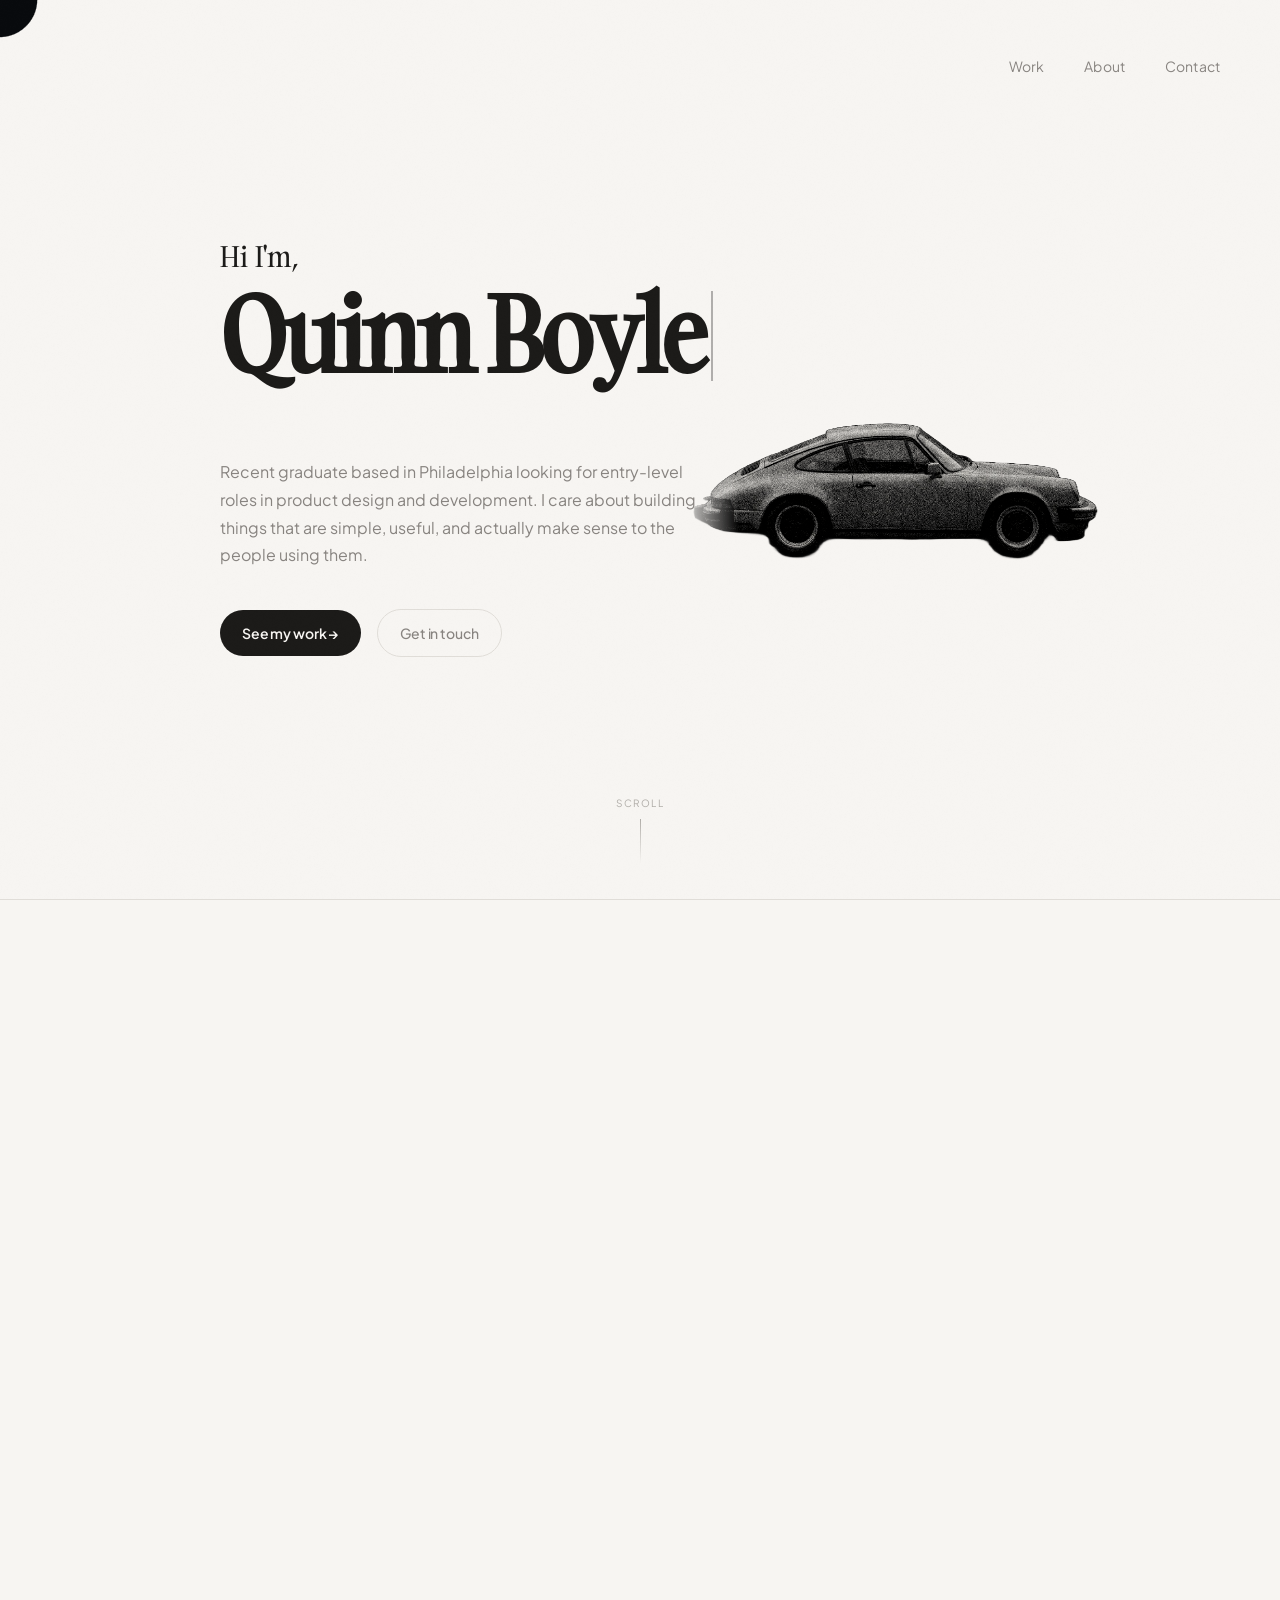
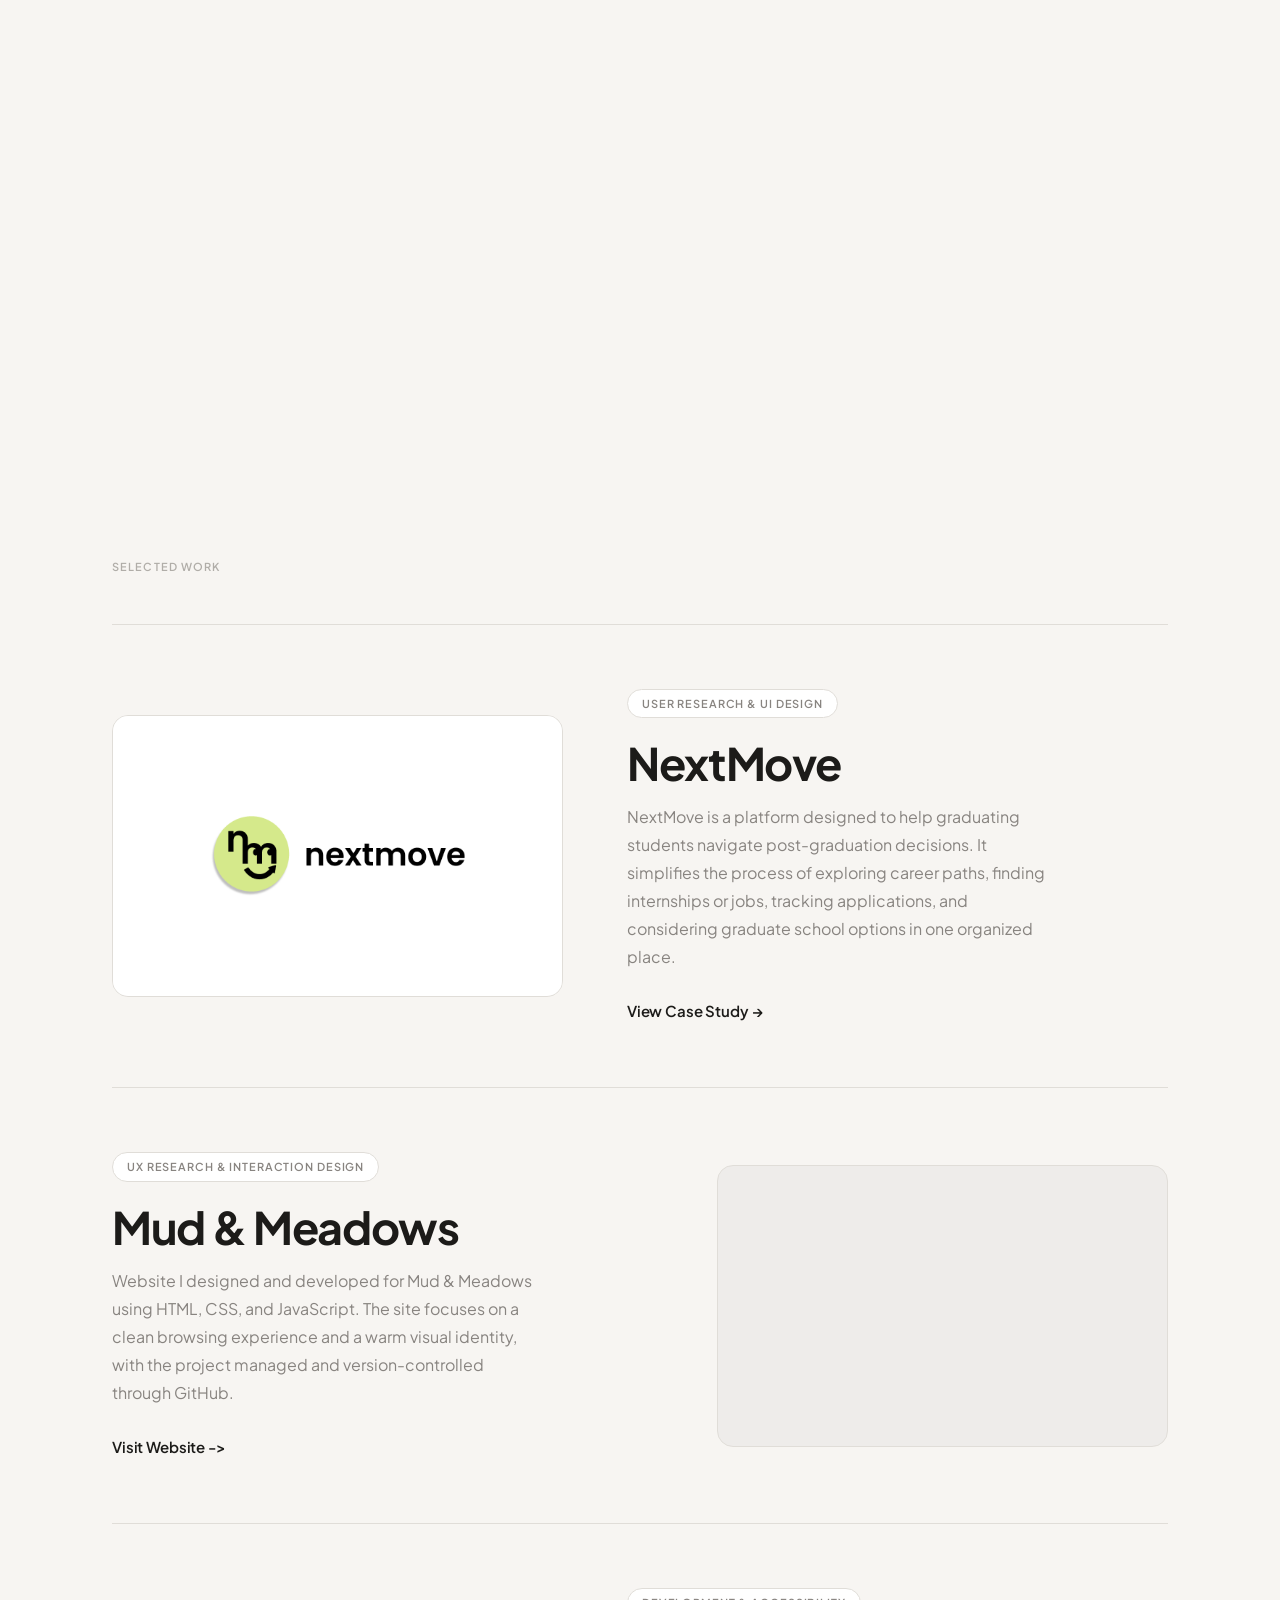
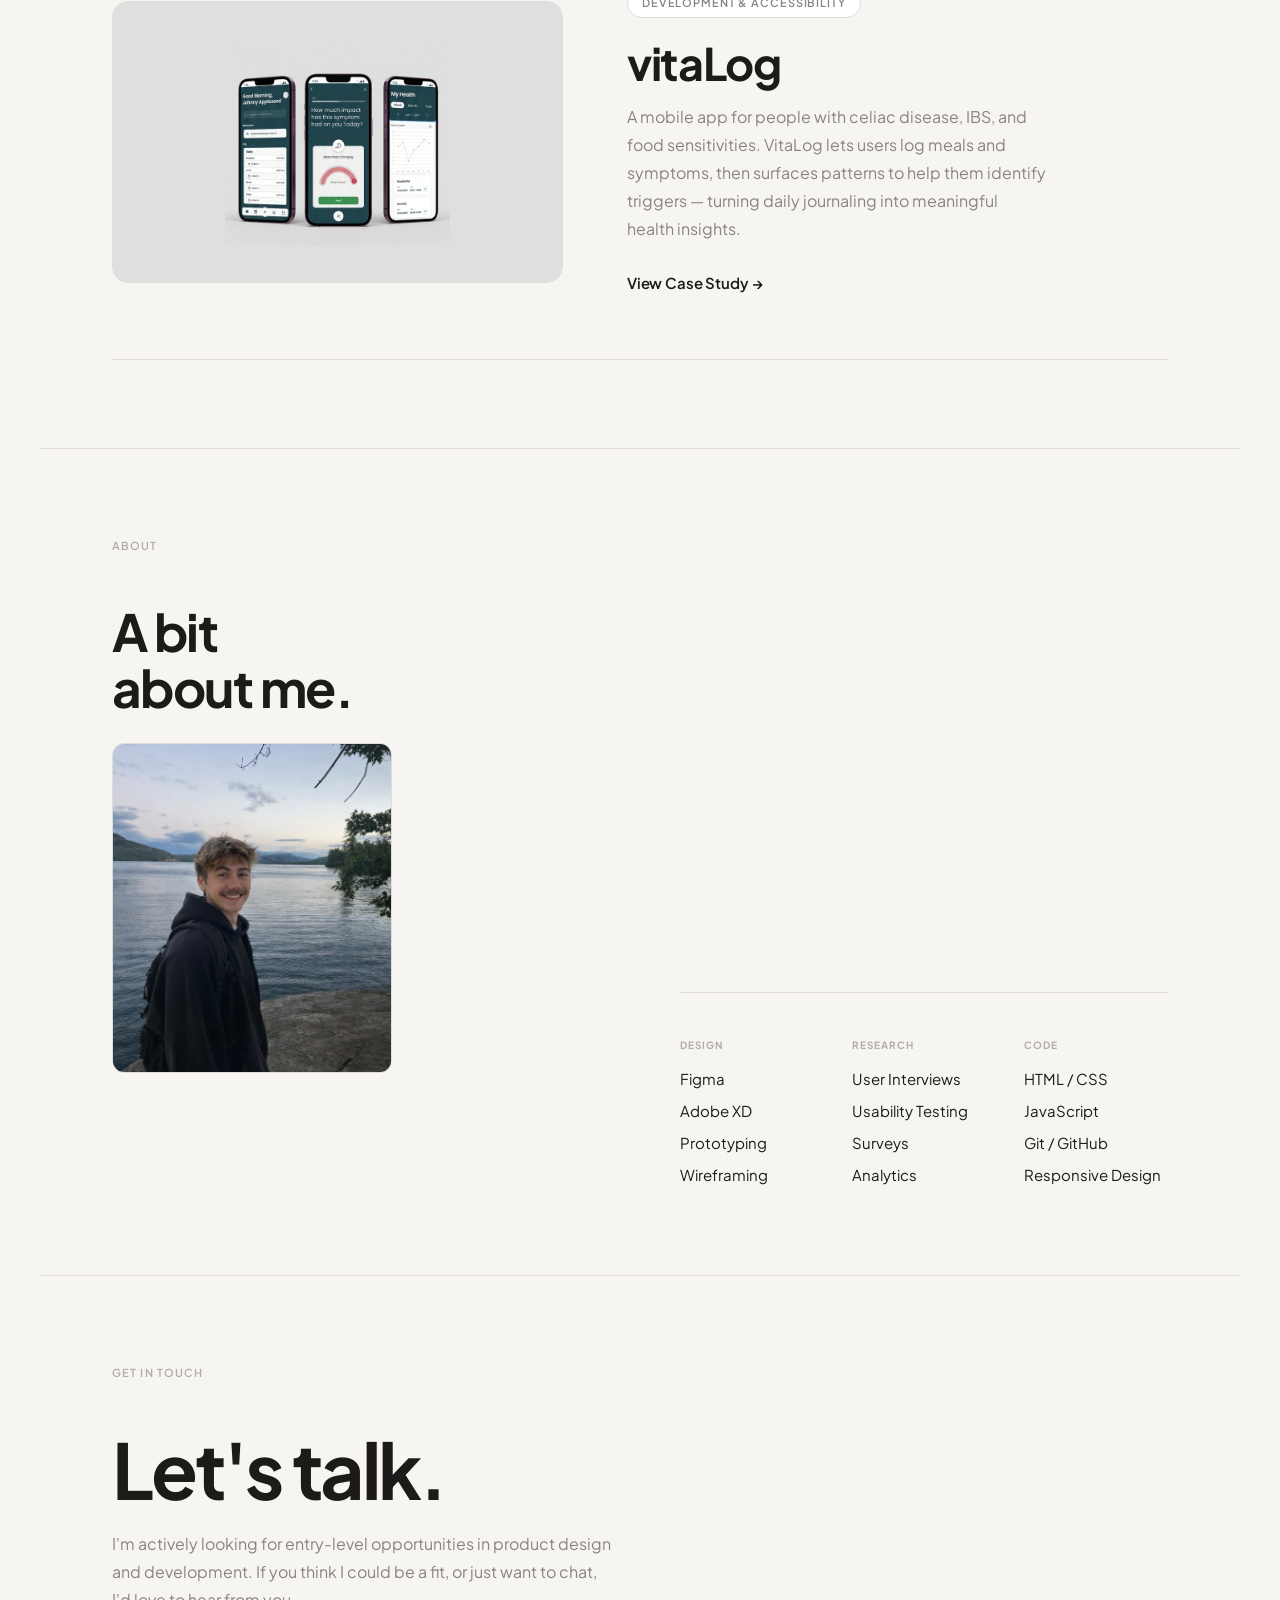
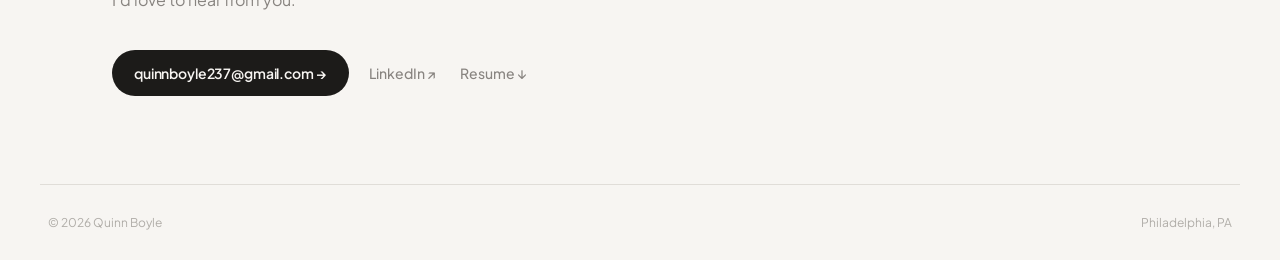
==== commit 4373d5e7: "Fix vitaLog image paths and add index synopsis https://claude.ai/code/session_01T49pZfdSQqr5mwJFiUC6" ====
--- a/index.html
+++ b/index.html
@@ -117,7 +117,7 @@
             <div class="project-info">
                 <div class="project-pill">DEVELOPMENT &amp; ACCESSIBILITY</div>
                 <h2 class="project-title">vitaLog</h2>
-                <p class="project-desc">Details coming soon. A project built around accessibility-first thinking — designing and coding components that work for everyone, regardless of ability or device.</p>
+                <p class="project-desc">A mobile app for people with celiac disease, IBS, and food sensitivities. VitaLog lets users log meals and symptoms, then surfaces patterns to help them identify triggers — turning daily journaling into meaningful health insights.</p>
                 <a href="vitalog-case-study.html" class="project-link">View Case Study →</a>
             </div>
         </article>
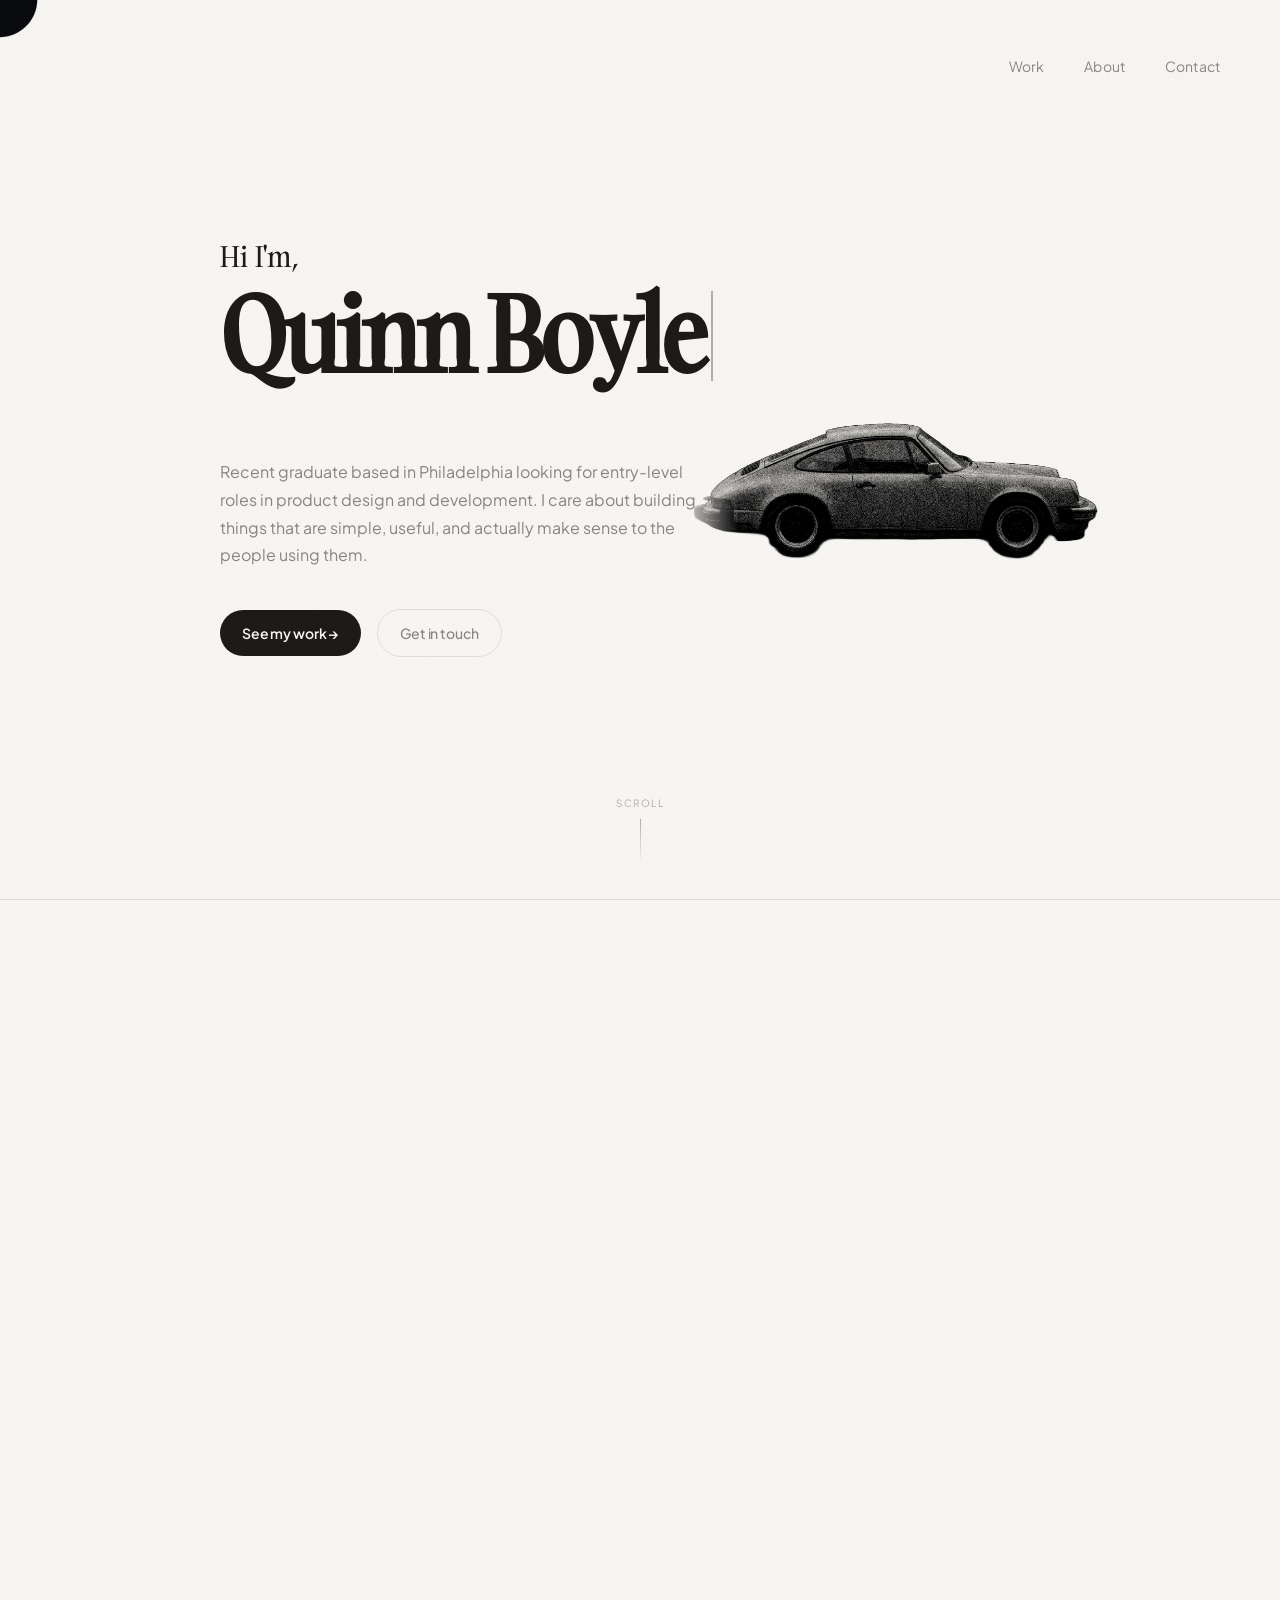
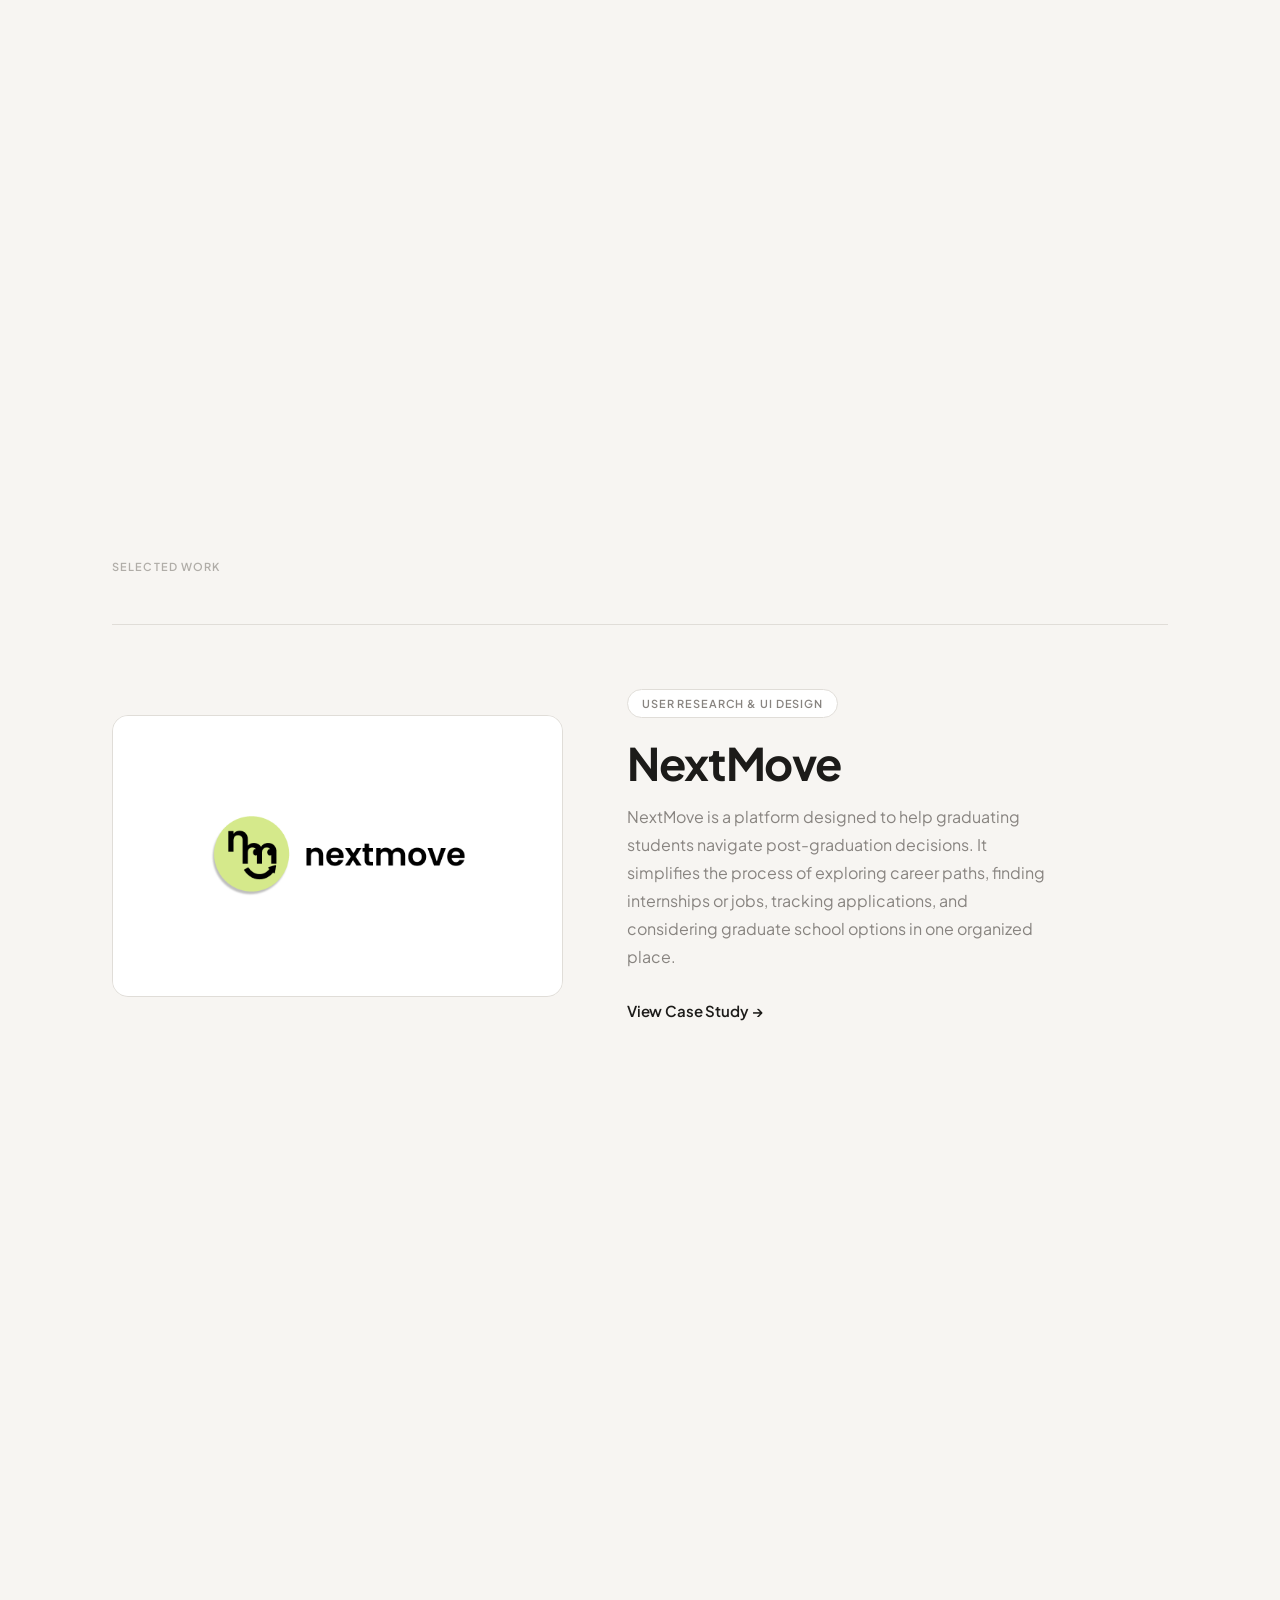
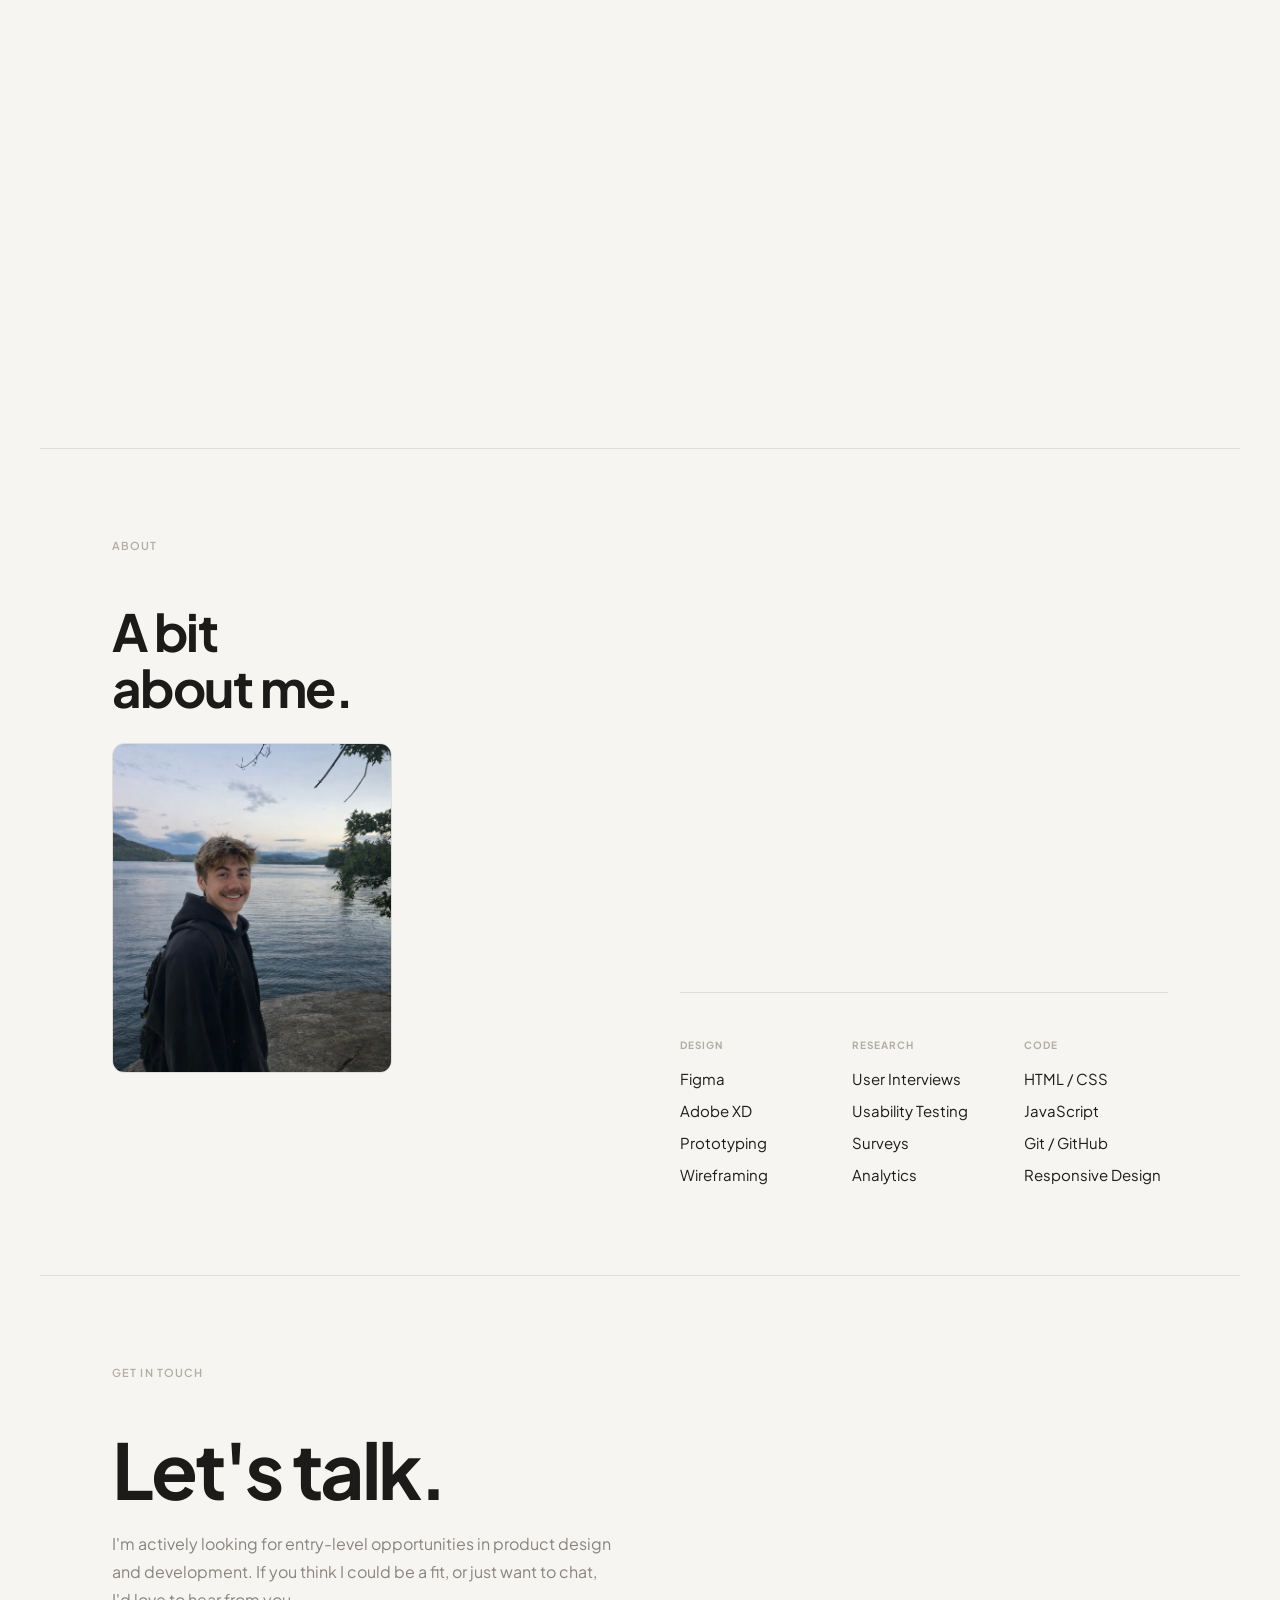
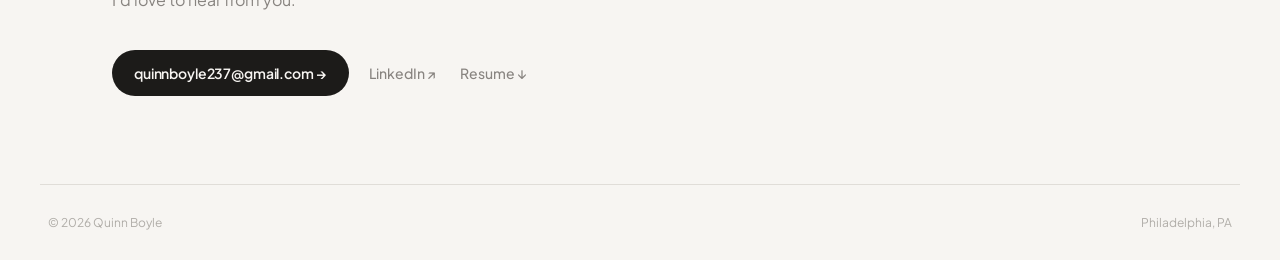
==== commit e9cc3035: "Replace prototype iframe with images, remove em dash from synopsis https://claude.ai/code/session_01" ====
--- a/index.html
+++ b/index.html
@@ -117,7 +117,7 @@
             <div class="project-info">
                 <div class="project-pill">DEVELOPMENT &amp; ACCESSIBILITY</div>
                 <h2 class="project-title">vitaLog</h2>
-                <p class="project-desc">A mobile app for people with celiac disease, IBS, and food sensitivities. VitaLog lets users log meals and symptoms, then surfaces patterns to help them identify triggers — turning daily journaling into meaningful health insights.</p>
+                <p class="project-desc">A mobile app for people with celiac disease, IBS, and food sensitivities. VitaLog lets users log meals and symptoms, then surfaces patterns to help them identify triggers, turning daily journaling into meaningful health insights.</p>
                 <a href="vitalog-case-study.html" class="project-link">View Case Study →</a>
             </div>
         </article>
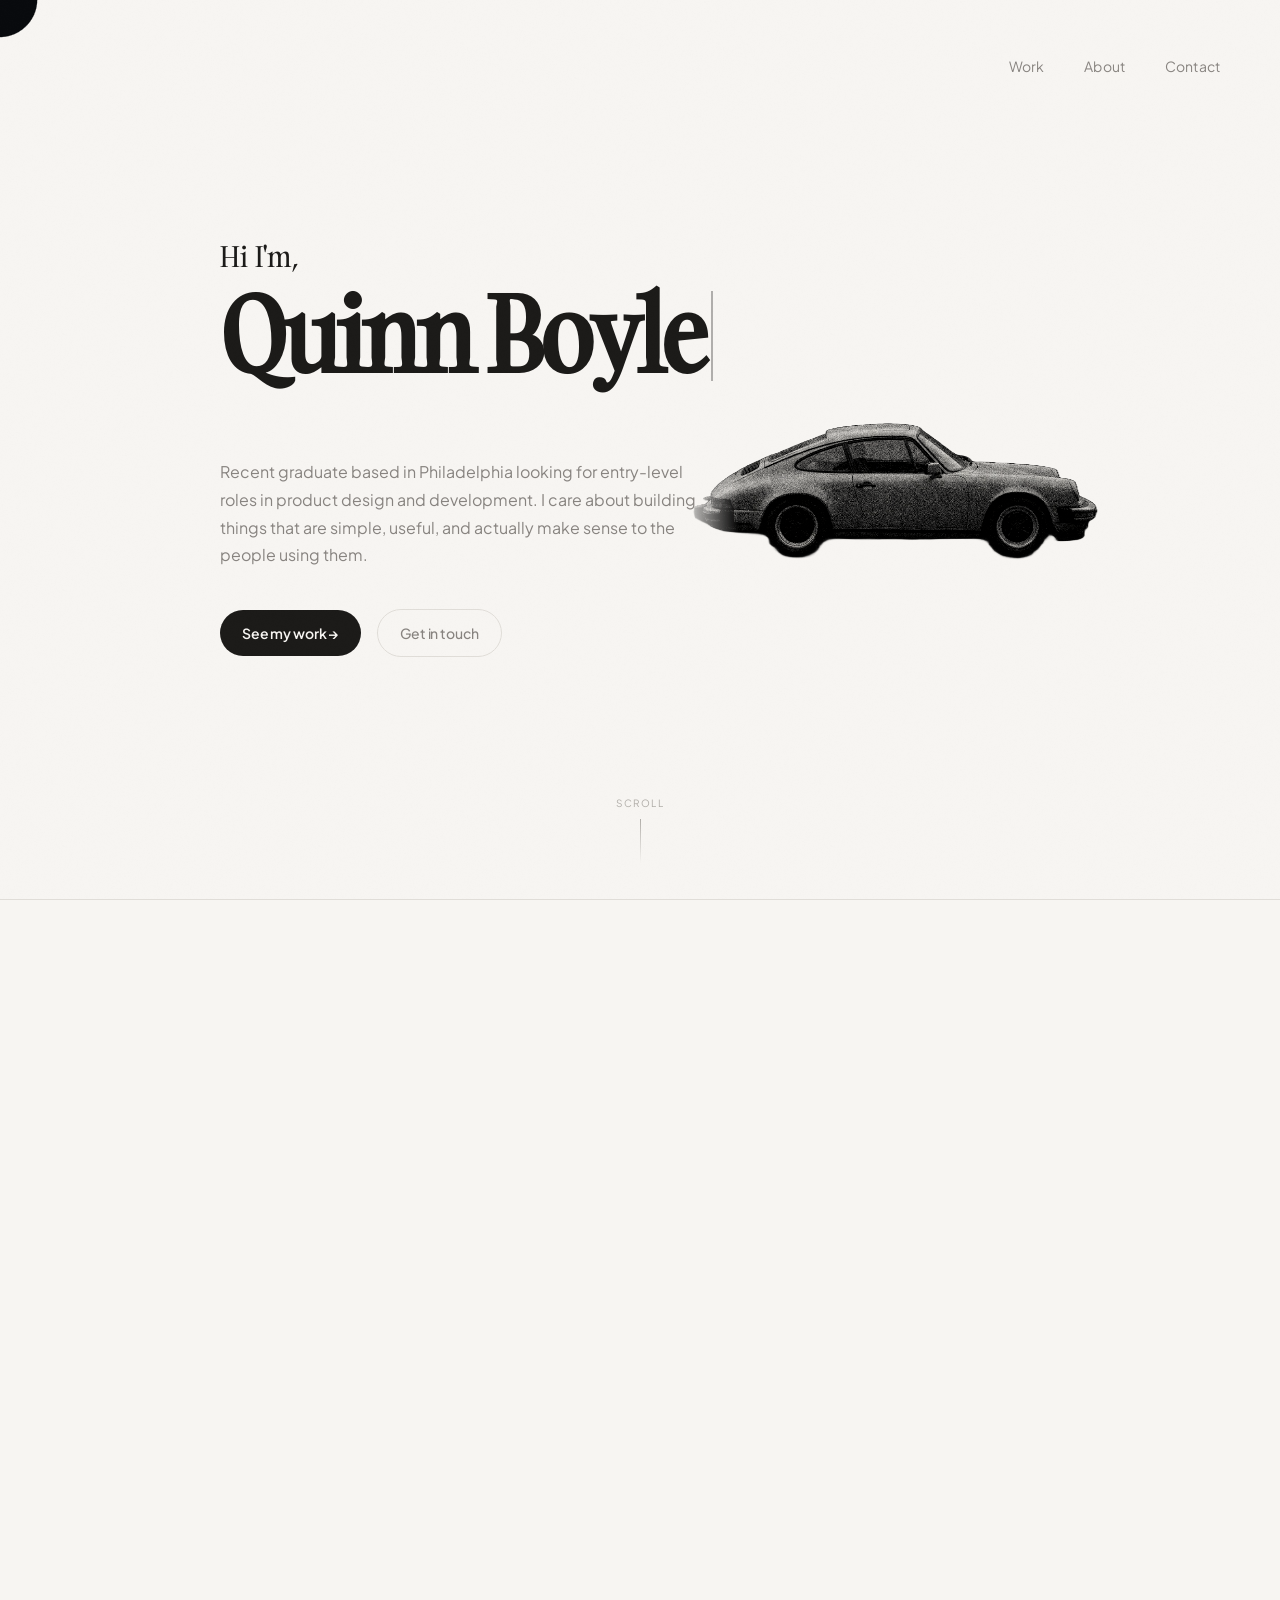
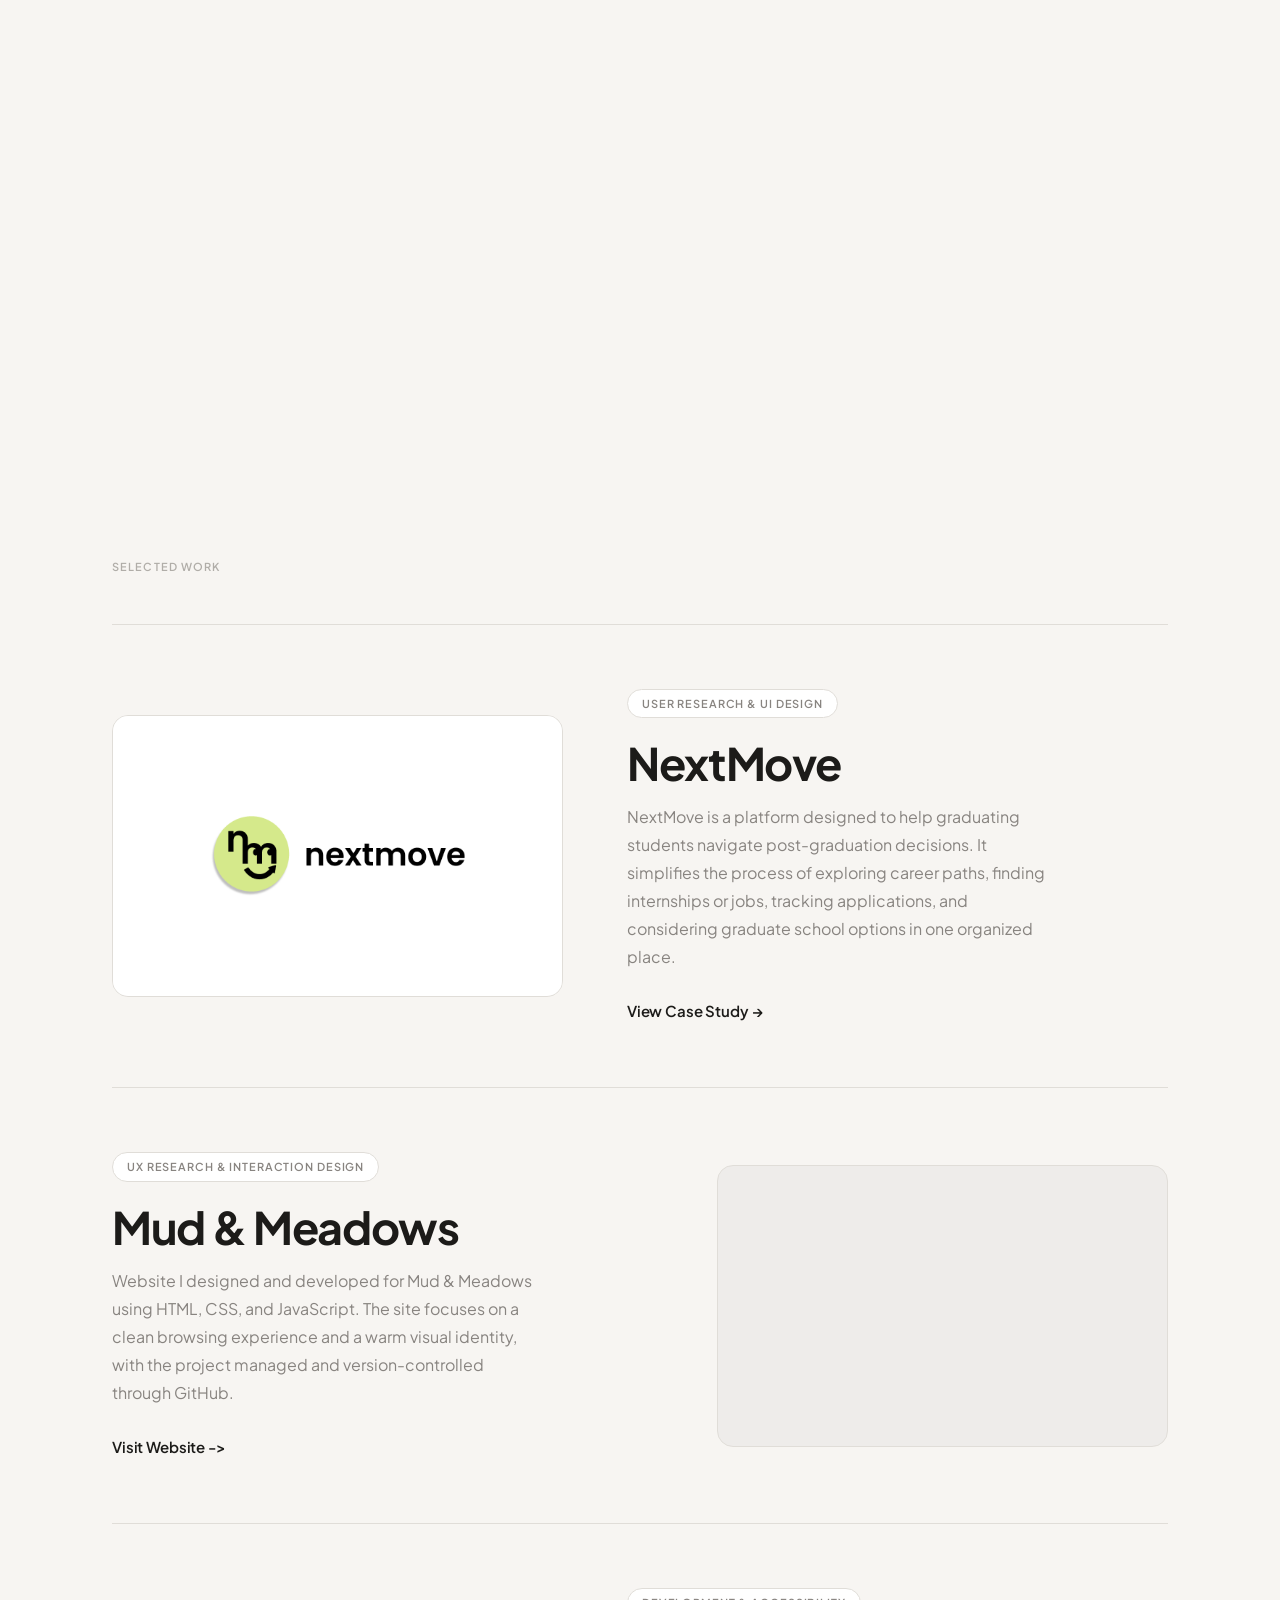
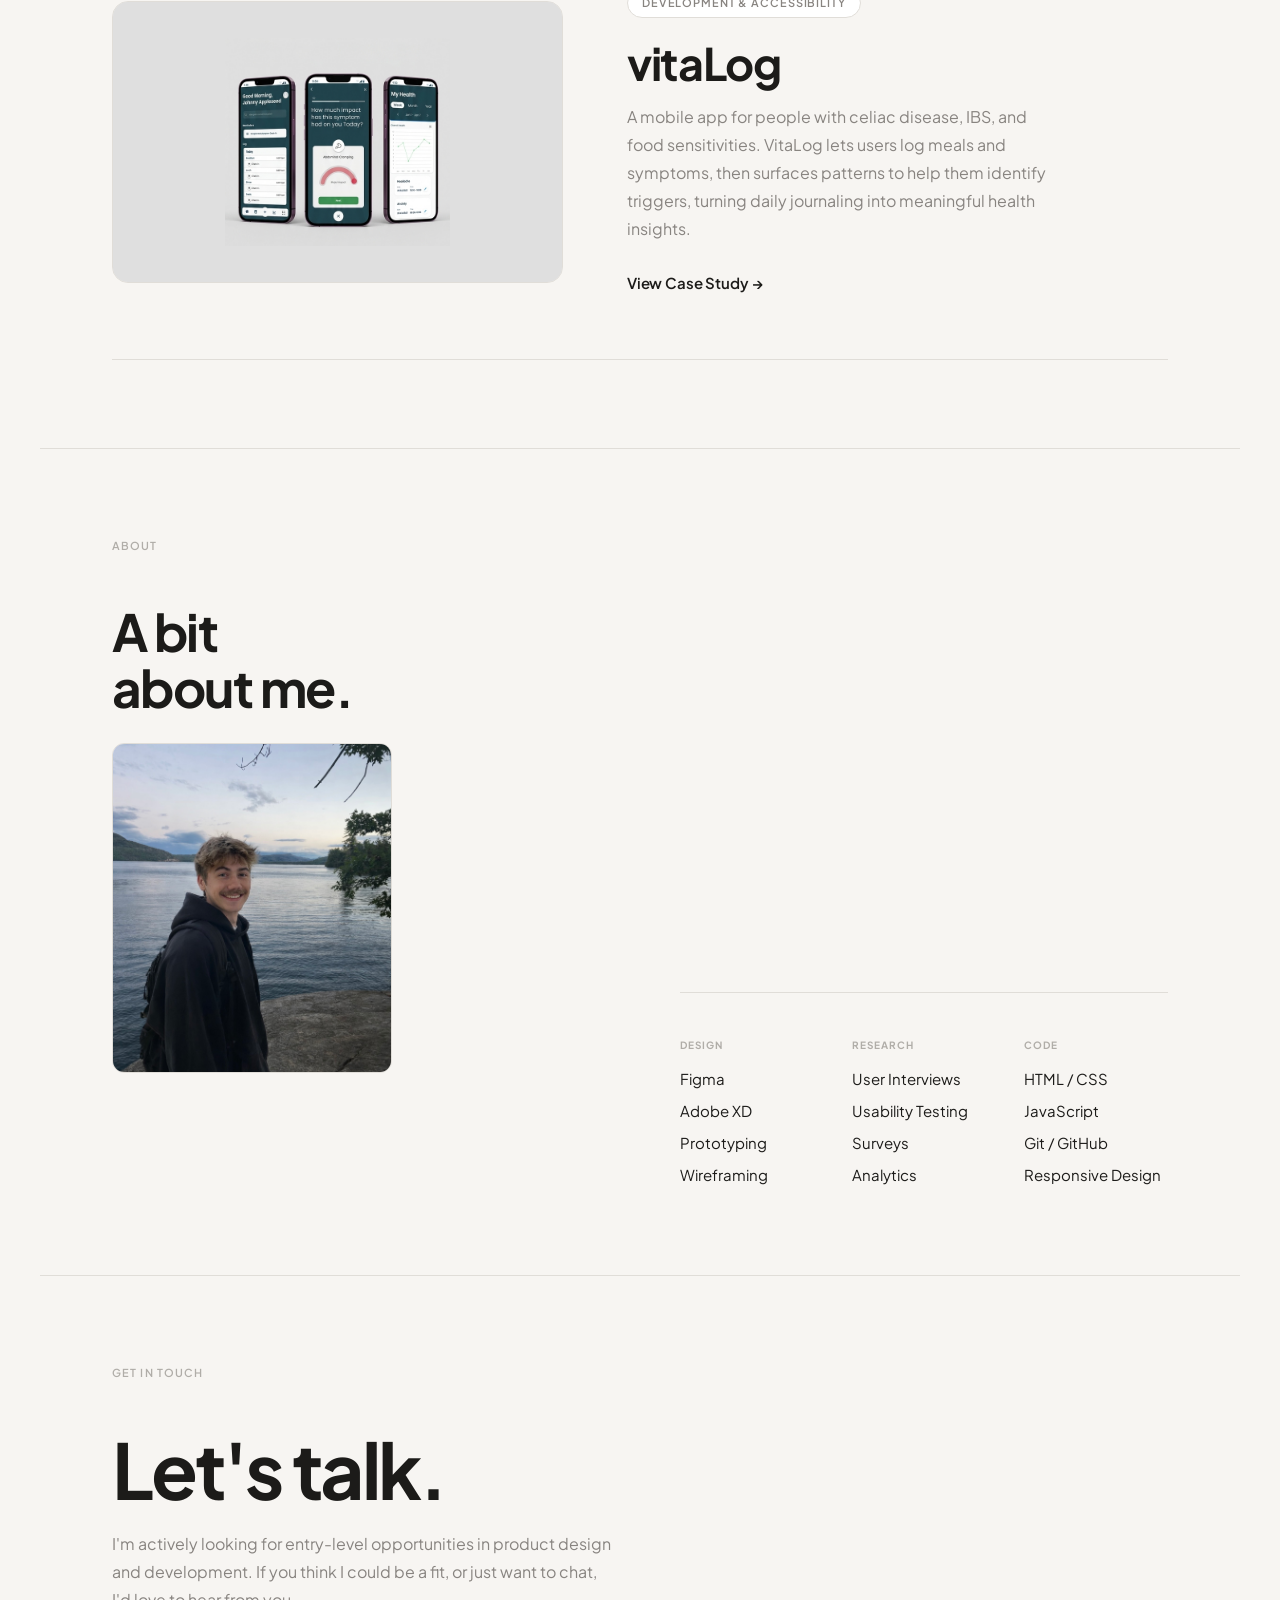
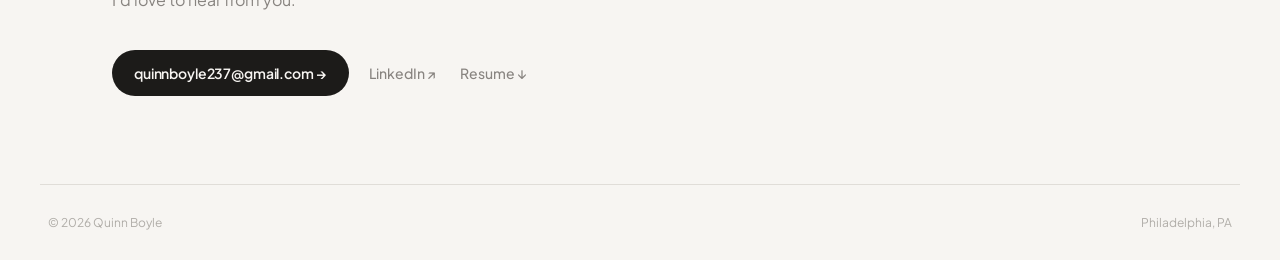
==== commit a091aa83: "Fix resume download link to point to correct file https://claude.ai/code/session_01T49pZfdSQqr5mwJFi" ====
--- a/index.html
+++ b/index.html
@@ -180,7 +180,7 @@
                 <a href="mailto:quinnboyle237@gmail.com" class="btn-primary">quinnboyle237@gmail.com →</a>
                 <div class="contact-socials">
                     <a href="https://linkedin.com/in/quinn-p-boyle" target="_blank" rel="noopener noreferrer">LinkedIn ↗</a>
-                    <a href="photos/quinnboyleresume.pdf" download>Resume ↓</a>
+                    <a href="QuinnBoyleResume.docx.pdf" download>Resume ↓</a>
                 </div>
             </div>
         </div>
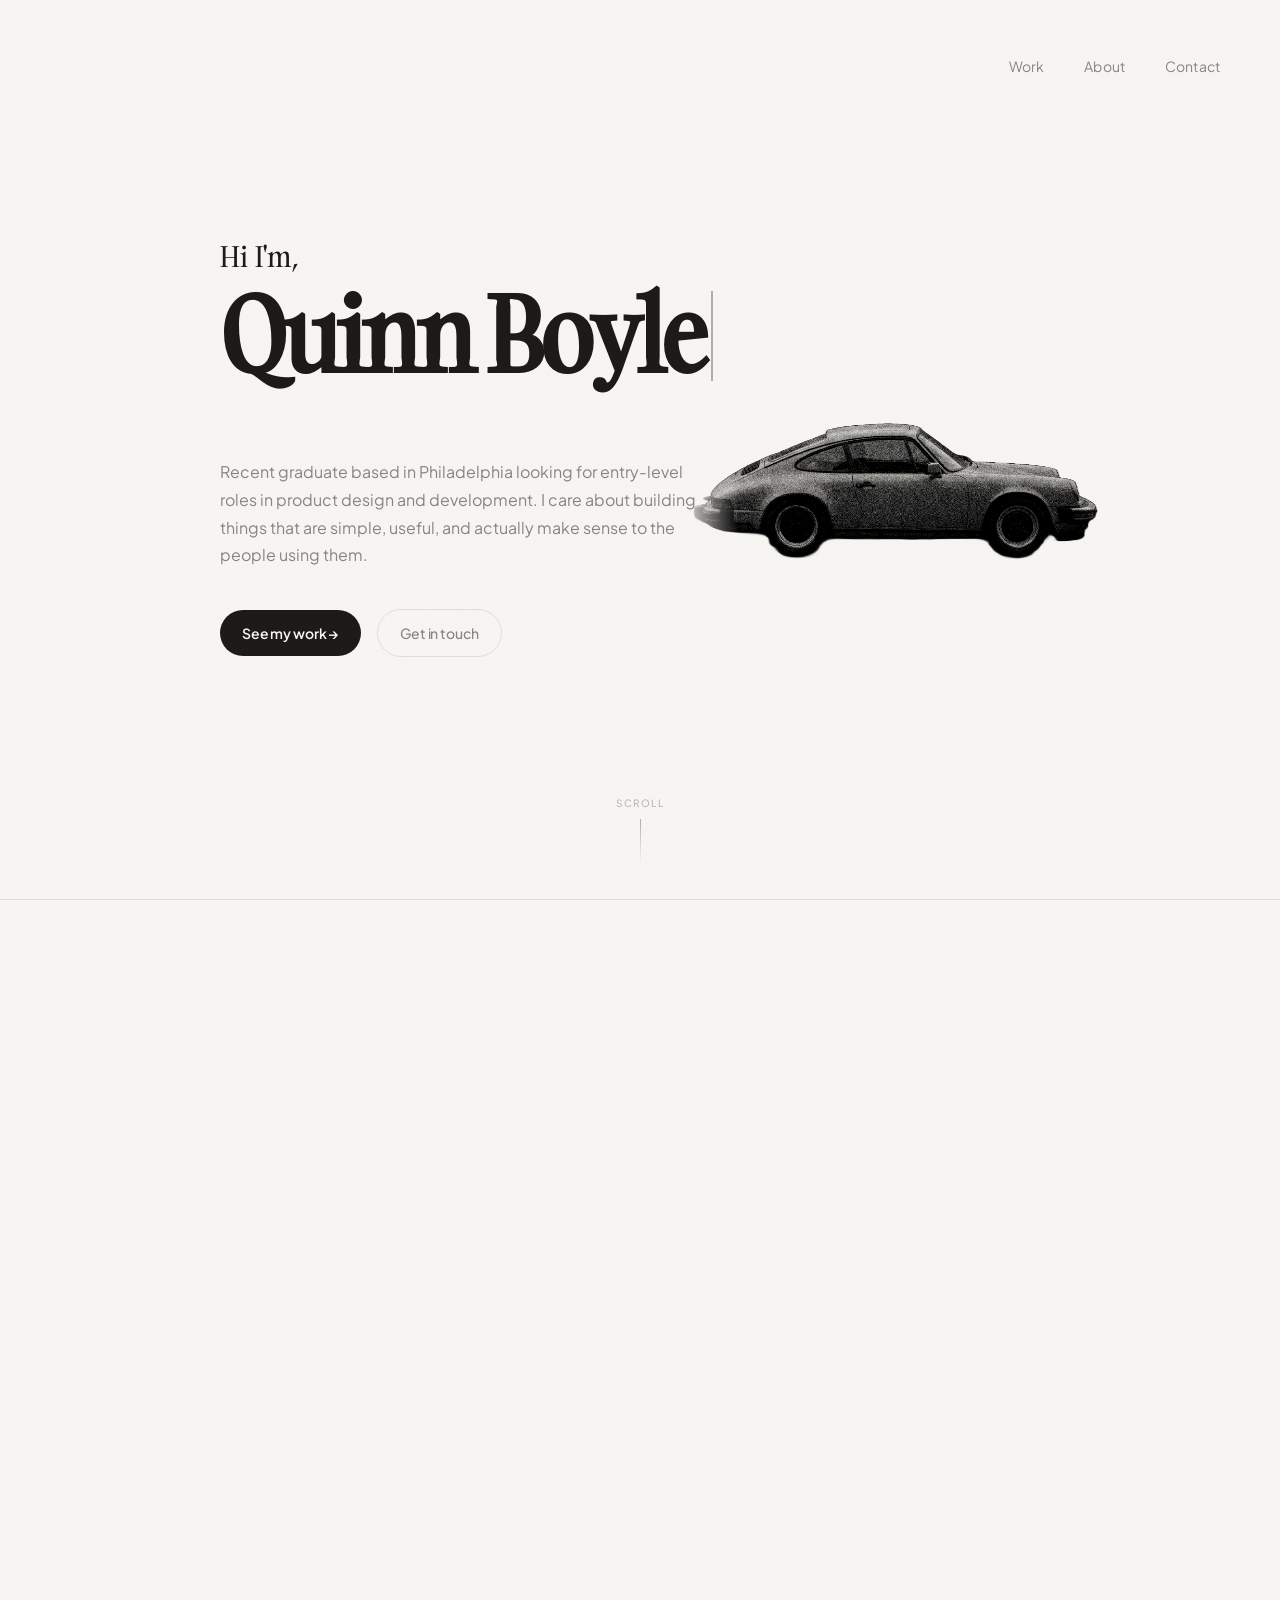
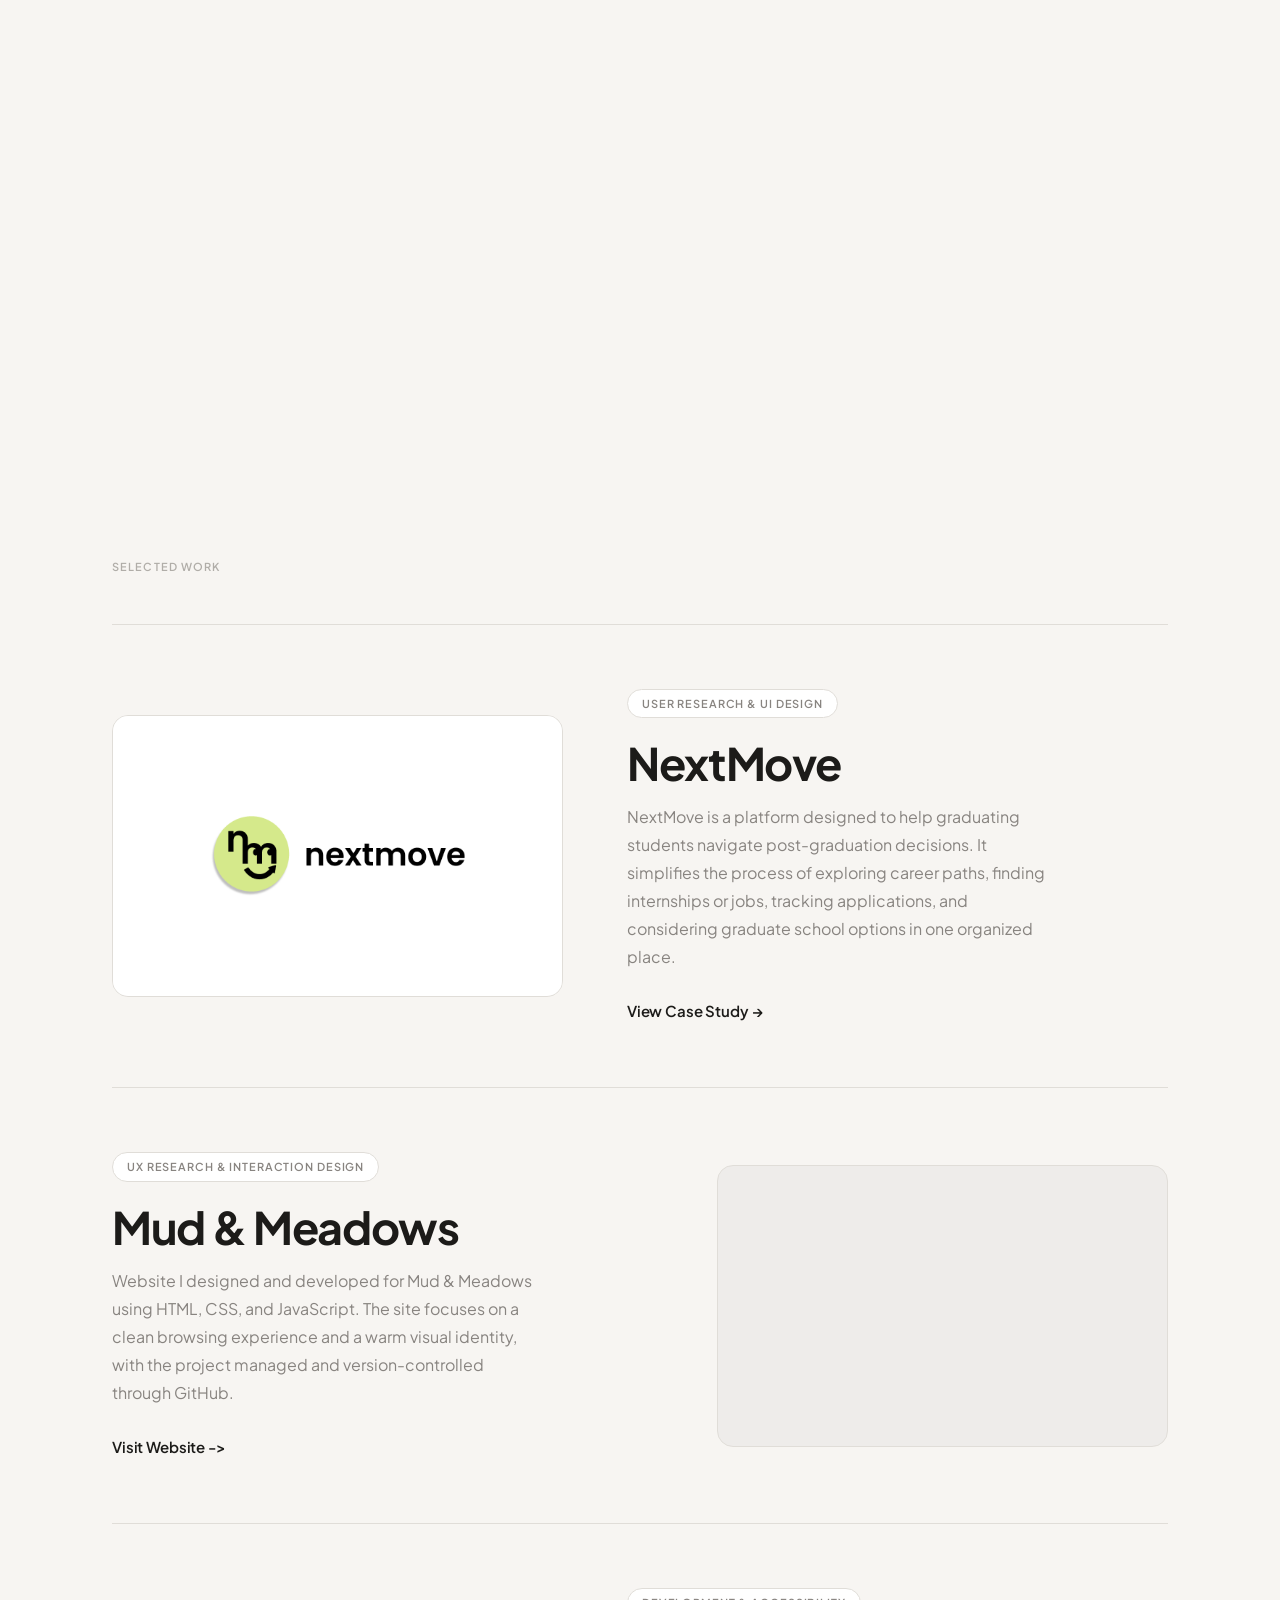
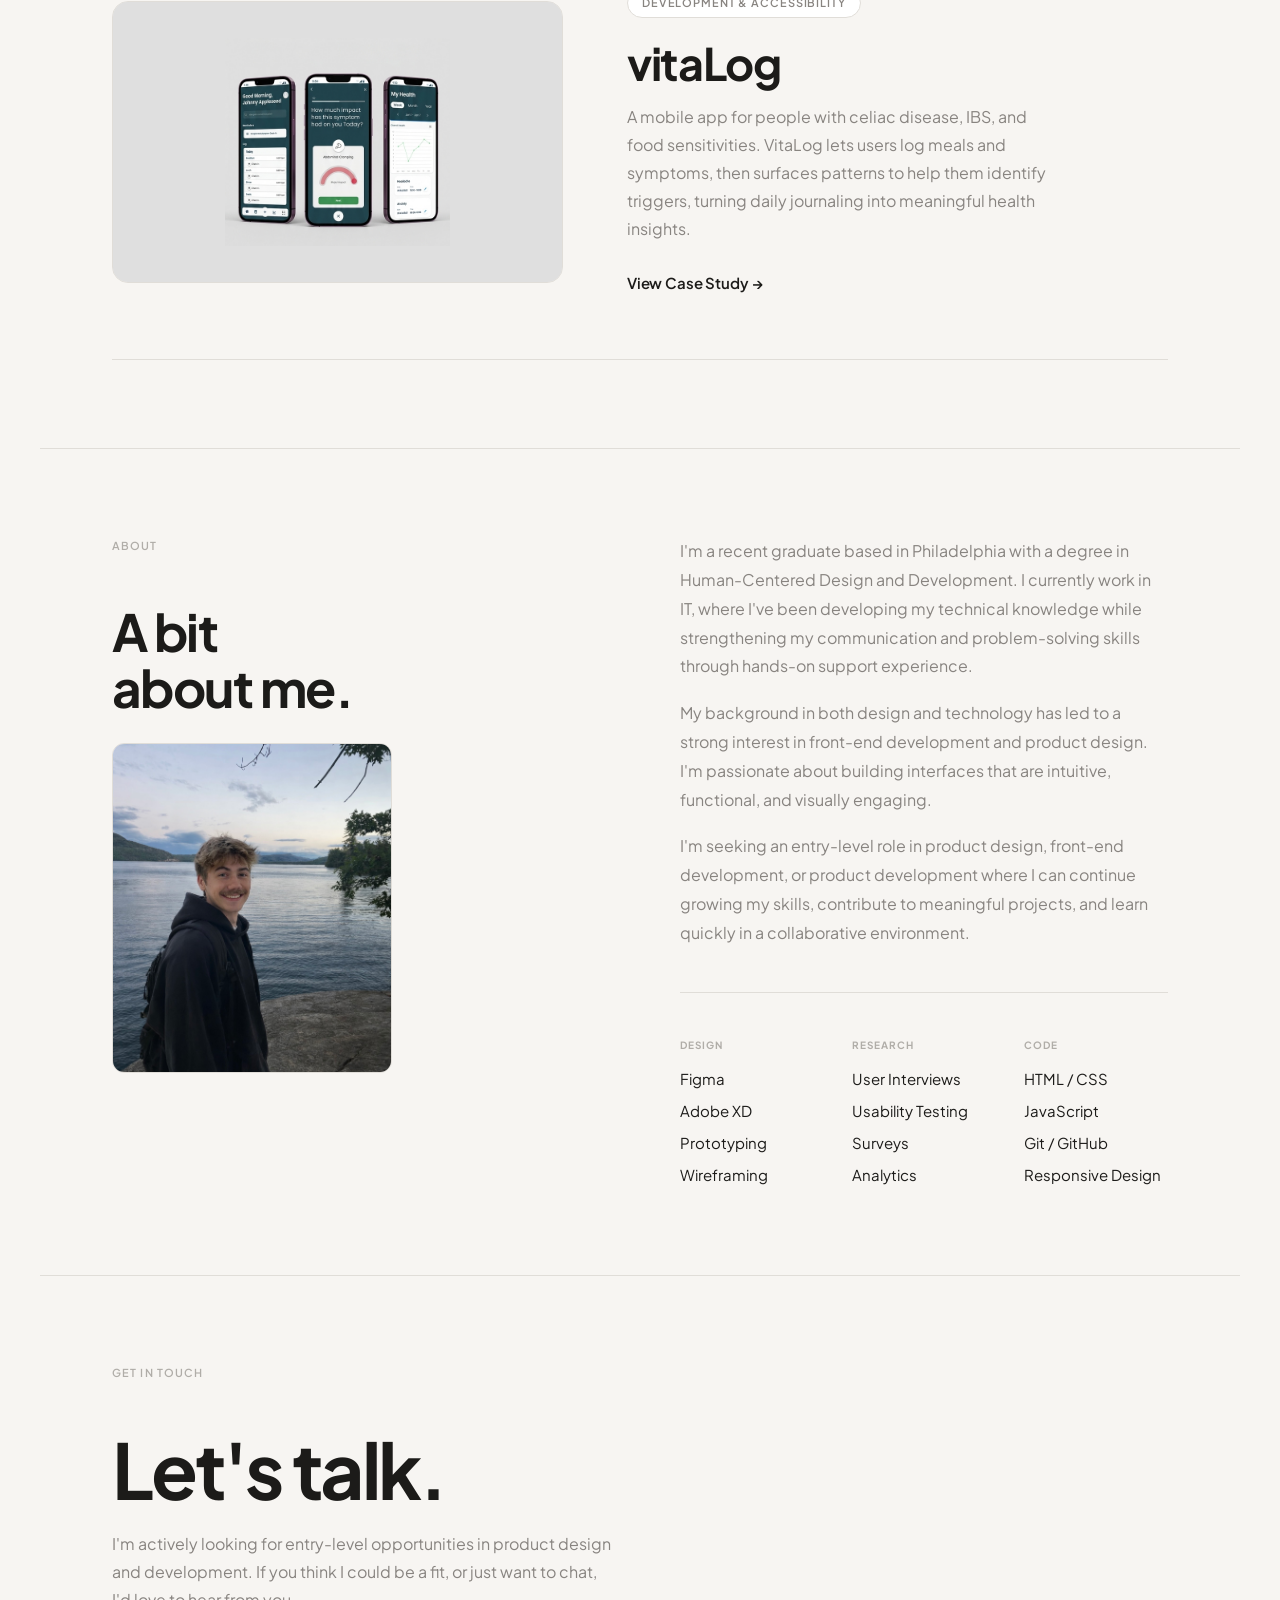
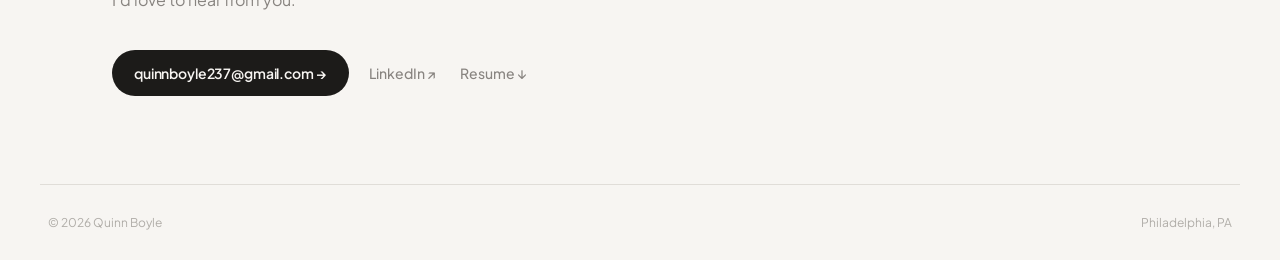
==== commit a24014d1: "Remove liquid blob cursor to fix lag Co-Authored-By: Claude Opus 5.5 <noreply@anthropic.com> Claude-" ====
--- a/index.html
+++ b/index.html
@@ -195,21 +195,6 @@
     </footer>
 
 
-    <!-- Liquid blob cursor (goo effect) -->
-    <svg width="0" height="0" style="position:absolute;overflow:hidden;" aria-hidden="true">
-        <defs>
-            <filter id="goo-cursor">
-                <feGaussianBlur in="SourceGraphic" stdDeviation="10" result="blur"/>
-                <feColorMatrix in="blur" mode="matrix"
-                    values="1 0 0 0 0
-                            0 1 0 0 0
-                            0 0 1 0 0
-                            0 0 0 22 -10" result="goo"/>
-                <feComposite in="SourceGraphic" in2="goo" operator="atop"/>
-            </filter>
-        </defs>
-    </svg>
-    <div id="goo-cursor-container" aria-hidden="true"></div>
     <script>
     (function () {
         'use strict';
@@ -319,68 +304,6 @@
         })();
 
 
-        // ── Liquid blob cursor ──────────────────────────────────────────────
-        (function () {
-            if (window.matchMedia('(pointer: coarse)').matches) return;
-
-            const BASE = 76;
-            const container = document.getElementById('goo-cursor-container');
-
-            // Main blob
-            const mainEl = document.createElement('div');
-            mainEl.style.cssText = `position:absolute;width:${BASE}px;height:${BASE}px;border-radius:50%;background:#fff;transform:translate(-50%,-50%);`;
-            container.appendChild(mainEl);
-
-            // Follower config — chained springs matching the React component
-            const configs = [
-                { stiffness: 420, damping: 34, mass: 1.00, size: 46 },
-                { stiffness: 380, damping: 38, mass: 1.25, size: 39 },
-                { stiffness: 340, damping: 42, mass: 1.50, size: 32 },
-                { stiffness: 300, damping: 46, mass: 1.75, size: 25 },
-            ];
-
-            const followers = configs.map(cfg => {
-                const el = document.createElement('div');
-                el.style.cssText = `position:absolute;width:${cfg.size}px;height:${cfg.size}px;border-radius:50%;background:#fff;transform:translate(-50%,-50%);opacity:0.95;`;
-                container.appendChild(el);
-                return { el, ...cfg, x: 0, y: 0, vx: 0, vy: 0 };
-            });
-
-            let mouseX = 0, mouseY = 0;
-            let mx = 0, my = 0, mvx = 0, mvy = 0;
-            let last = null;
-
-            window.addEventListener('mousemove', e => { mouseX = e.clientX; mouseY = e.clientY; });
-
-            function tick(now) {
-                const dt = last ? Math.min((now - last) / 1000, 0.05) : 0.016;
-                last = now;
-
-                // Main blob spring (stiffness:650, damping:45, mass:0.9)
-                mvx += ((mouseX - mx) * 650 / 0.9 - mvx * 45 / 0.9) * dt;
-                mvy += ((mouseY - my) * 650 / 0.9 - mvy * 45 / 0.9) * dt;
-                mx += mvx * dt;
-                my += mvy * dt;
-                mainEl.style.left = mx + 'px';
-                mainEl.style.top  = my + 'px';
-
-                // Chained follower springs
-                let px = mx, py = my;
-                followers.forEach(f => {
-                    f.vx += ((px - f.x) * f.stiffness / f.mass - f.vx * f.damping / f.mass) * dt;
-                    f.vy += ((py - f.y) * f.stiffness / f.mass - f.vy * f.damping / f.mass) * dt;
-                    f.x += f.vx * dt;
-                    f.y += f.vy * dt;
-                    f.el.style.left = f.x + 'px';
-                    f.el.style.top  = f.y + 'px';
-                    px = f.x; py = f.y;
-                });
-
-                requestAnimationFrame(tick);
-            }
-
-            requestAnimationFrame(tick);
-        })();
         // ── Film grain ─────────────────────────────────────────────
         (function () {
             const grain  = document.getElementById('heroGrain');
--- a/styles-light.css
+++ b/styles-light.css
@@ -791,16 +791,3 @@
 
 
 
-#goo-cursor-container {
-    position: fixed;
-    inset: 0;
-    pointer-events: none;
-    z-index: 9999;
-    filter: url(#goo-cursor);
-    mix-blend-mode: difference;
-}
-
-@media (pointer: fine) {
-    body { cursor: none; }
-    a, button, [role="button"], label { cursor: none; }
-}
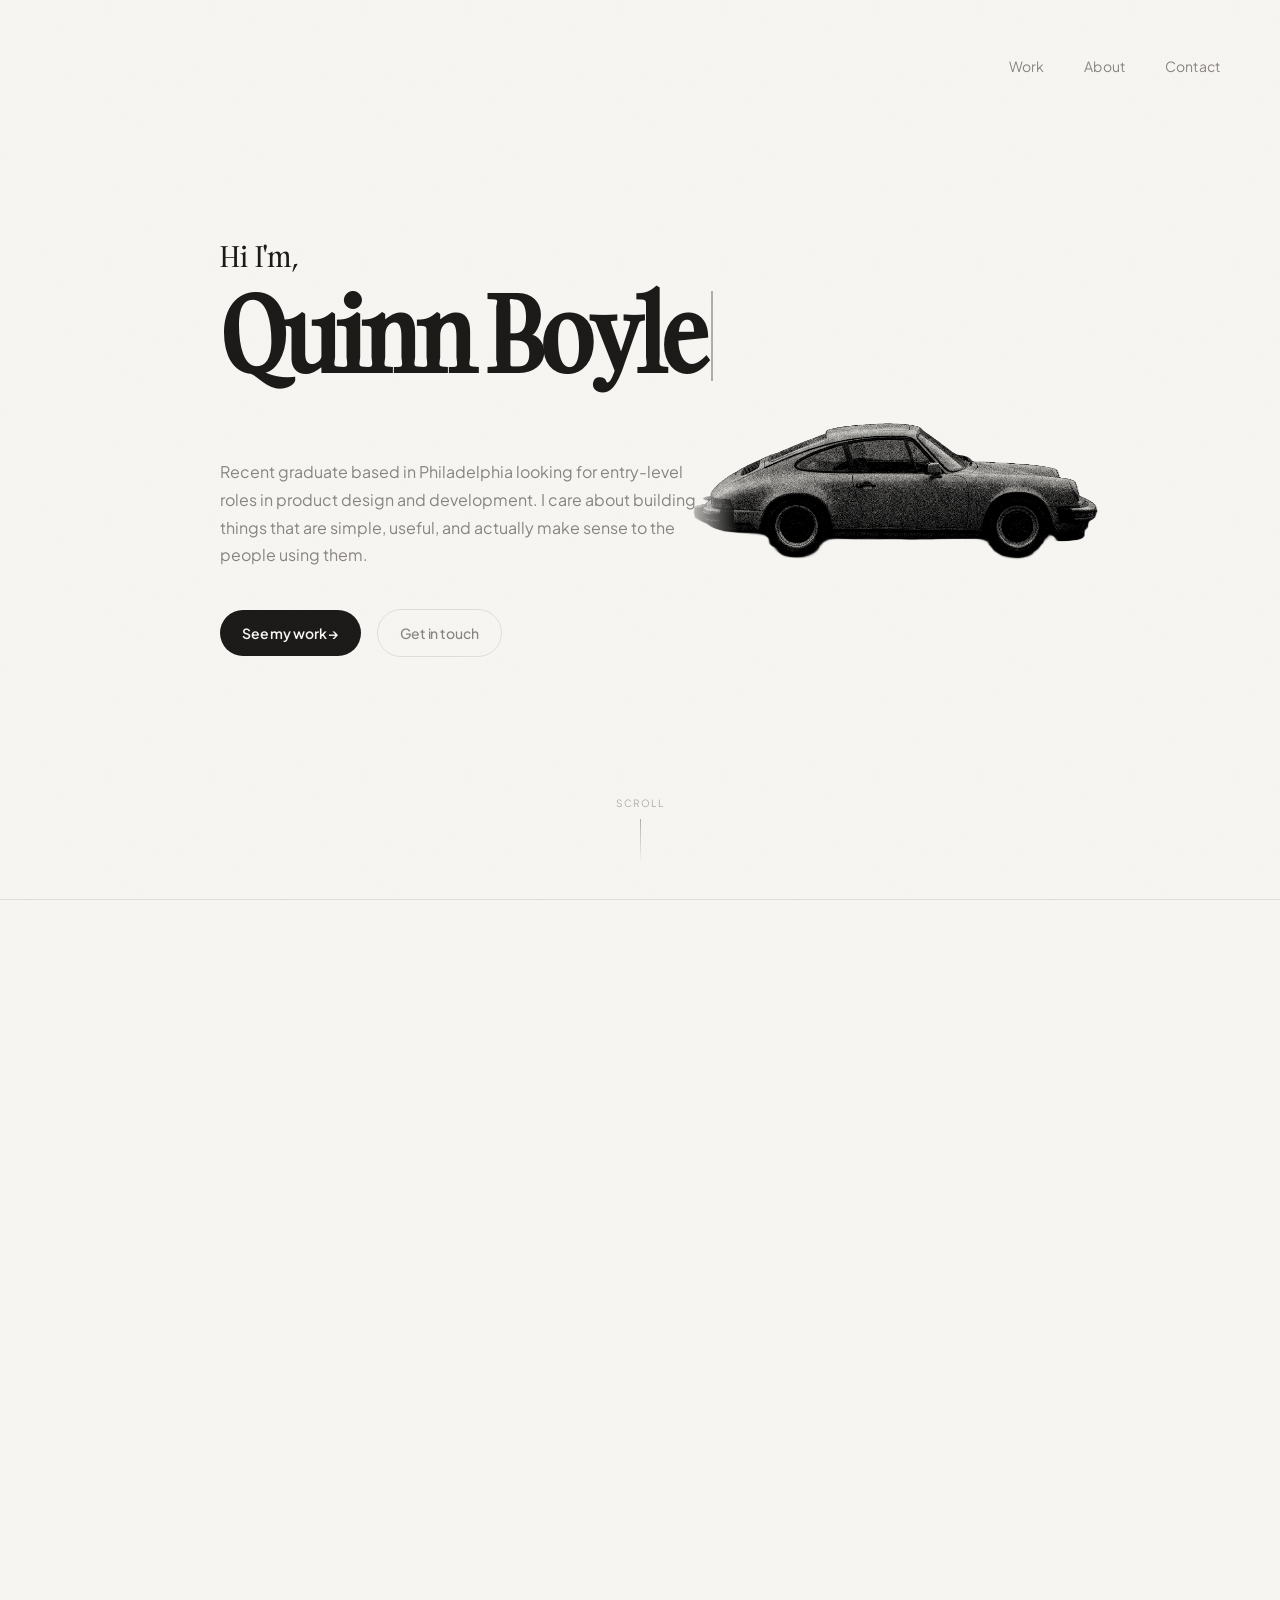
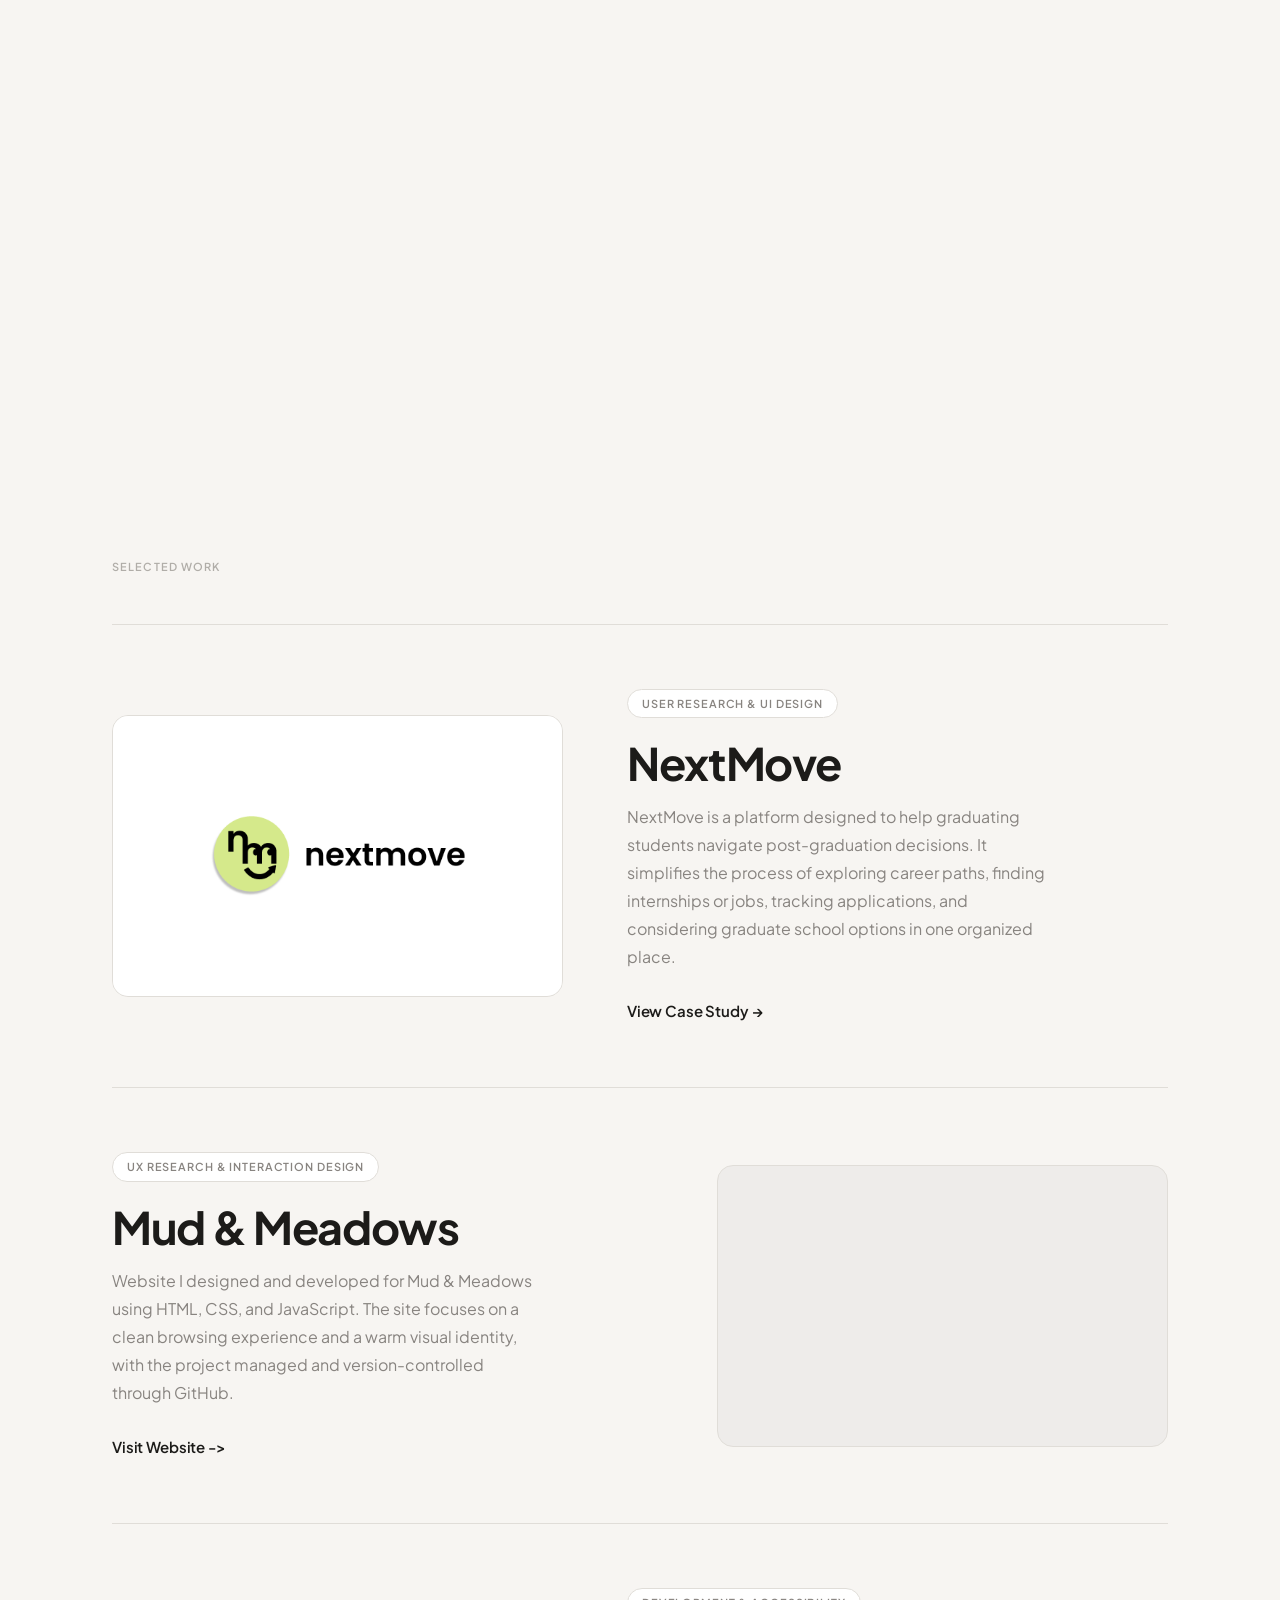
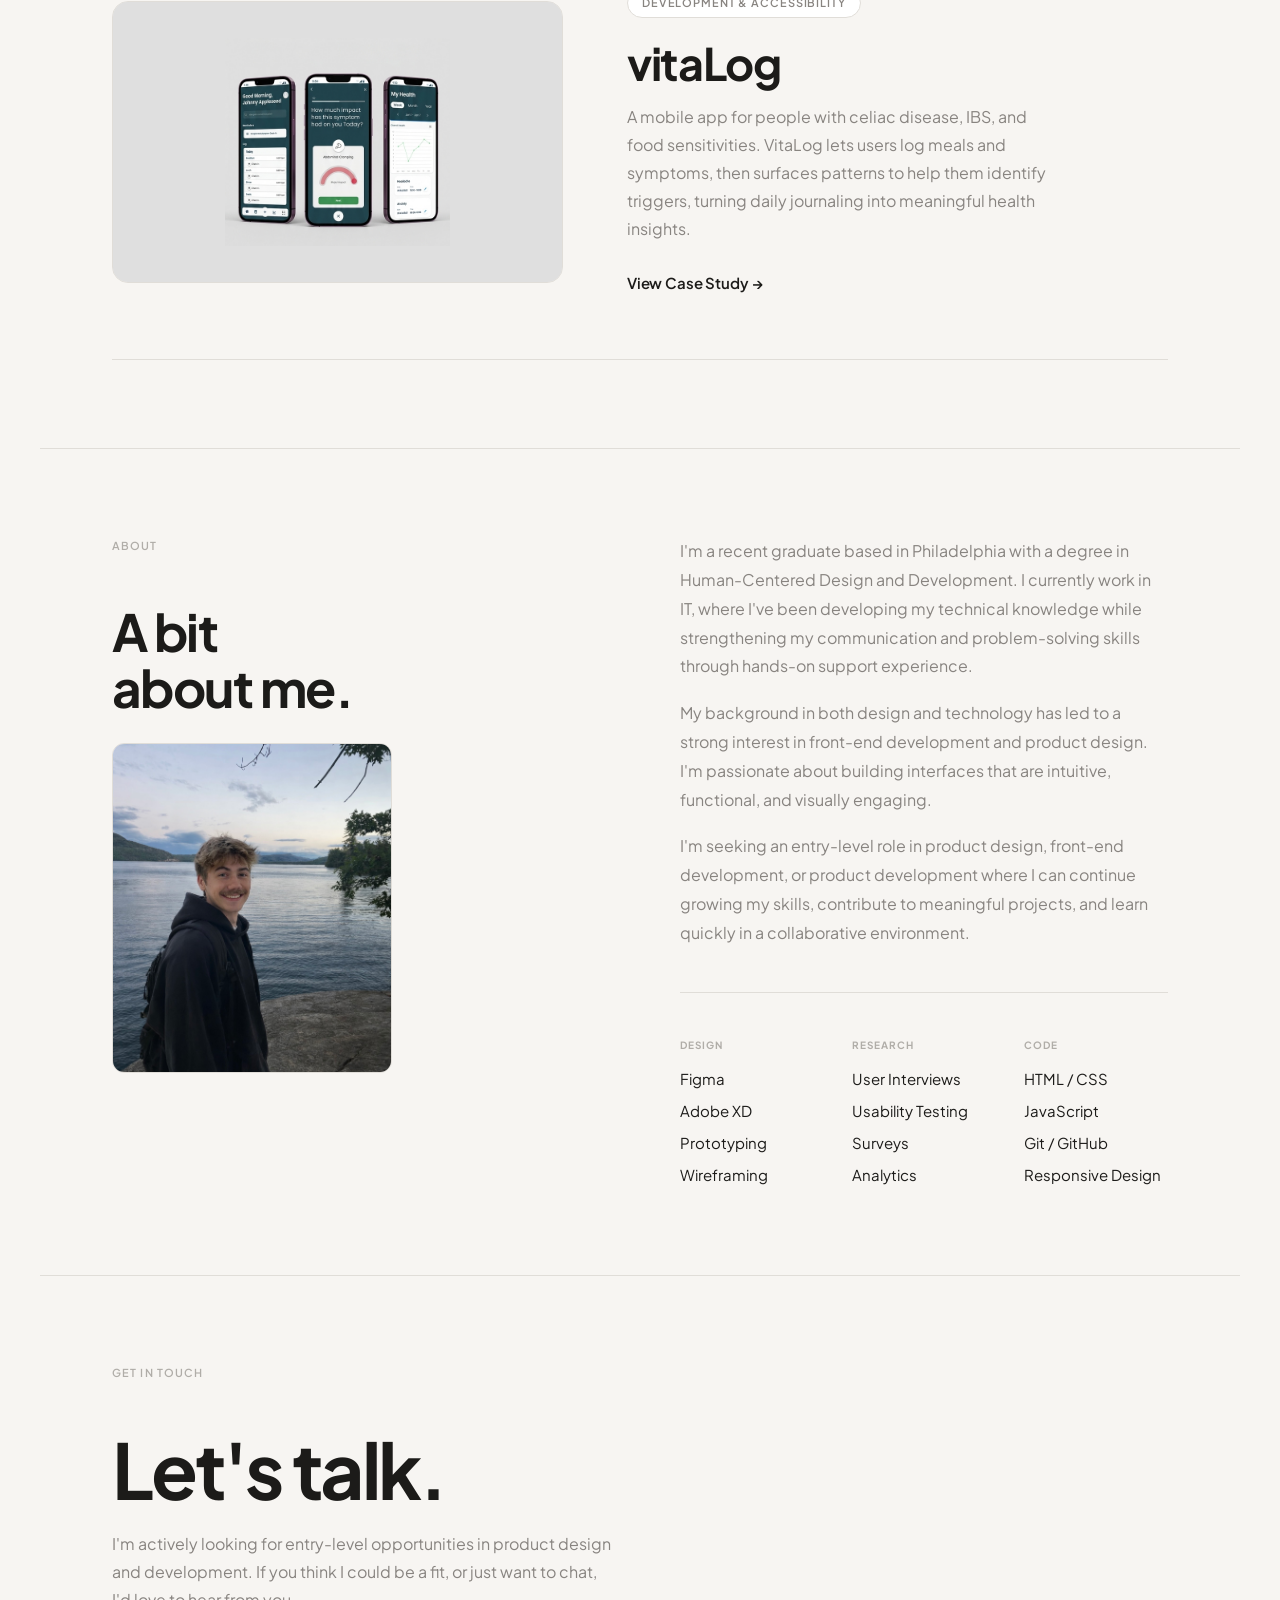
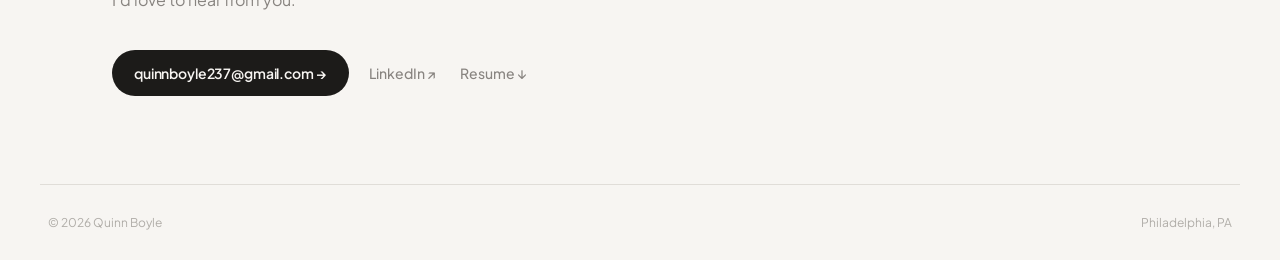
==== commit 2b506f6c: "Rebuild mobile menu as full-screen overlay outside the nav Co-Authored-By: Claude Opus 5.5 <noreply@" ====
--- a/index.html
+++ b/index.html
@@ -31,6 +31,11 @@
             </ul>
         </div>
     </nav>
+    <div class="mobile-menu" id="mobileMenu">
+        <a href="#work">Work</a>
+        <a href="#about">About</a>
+        <a href="#contact">Contact</a>
+    </div>
 
     <!-- Hero (wrapped in scroll-jacking container) -->
     <div class="hero-scroll-wrapper" id="heroScrollWrapper">
@@ -205,17 +210,16 @@
             nav.classList.toggle('scrolled', window.scrollY > 40);
         }, { passive: true });
 
-        // Mobile nav
+        // Mobile menu
         const toggle = document.getElementById('navToggle');
-        const links  = document.getElementById('navLinks');
-        toggle.addEventListener('click', () => {
-            toggle.classList.toggle('open');
-            links.classList.toggle('open');
-        });
-        links.querySelectorAll('a').forEach(a => a.addEventListener('click', () => {
-            toggle.classList.remove('open');
-            links.classList.remove('open');
-        }));
+        const mobileMenu = document.getElementById('mobileMenu');
+        function setMenu(open) {
+            toggle.classList.toggle('open', open);
+            mobileMenu.classList.toggle('open', open);
+            document.body.style.overflow = open ? 'hidden' : '';
+        }
+        toggle.addEventListener('click', () => setMenu(!mobileMenu.classList.contains('open')));
+        mobileMenu.querySelectorAll('a').forEach(a => a.addEventListener('click', () => setMenu(false)));
 
         // Smooth scroll
         document.querySelectorAll('a[href^="#"]').forEach(a => {
--- a/styles-light.css
+++ b/styles-light.css
@@ -158,23 +158,32 @@
     .nav { padding: 20px 0; }
     .nav.scrolled { padding: 14px 0; }
     .nav-inner { grid-template-columns: 1fr auto; padding: 0 24px; max-width: none; }
-    .nav-toggle { grid-column: 2; display: flex; }
-   .nav-links {
-        grid-column: 1 / -1;
+    .nav-toggle { grid-column: 2; display: flex; position: relative; z-index: 101; }
+    .nav-links { display: none; }
+}
+
+/* ── Mobile menu (full-screen overlay, lives outside the nav) ── */
+.mobile-menu { display: none; }
+@media (max-width: 768px) {
+    .mobile-menu {
         position: fixed;
         inset: 0;
+        z-index: 99;
         background: var(--bg);
         flex-direction: column;
         align-items: center;
         justify-content: center;
-        gap: 32px;
-        opacity: 0;
-        visibility: hidden;
-        transition: opacity 0.3s, visibility 0.3s;
-        z-index: 99;
+        gap: 36px;
     }
-    .nav-links.open { opacity: 1; visibility: visible; }
-    .nav-links a { font-size: 1.5rem; font-weight: 600; color: var(--text); }
+    .mobile-menu.open { display: flex; }
+    .mobile-menu a {
+        font-size: 2rem;
+        font-weight: 600;
+        color: var(--text);
+        text-decoration: none;
+        transition: opacity 0.2s;
+    }
+    .mobile-menu a:active { opacity: 0.5; }
 }
 
 /* ── Hero scroll wrapper — tall so the sticky hero "holds" ─────
@@ -646,6 +655,10 @@
     .project-row { grid-template-columns: 1fr; gap: 28px; padding: 48px 0; }
     .project-row--flip { direction: ltr; }
     .project-desc { max-width: 100%; }
+    /* Slide up instead of sideways so cards never stick out past the screen edge */
+    .work-section .project-row.reveal-up,
+    .work-section .project-row.project-row--flip.reveal-up { transform: translateY(24px); }
+    .work-section .project-row.reveal-up.revealed { transform: none; }
 }
 
 /* ── About ───────────────────────────────────────────────────── */
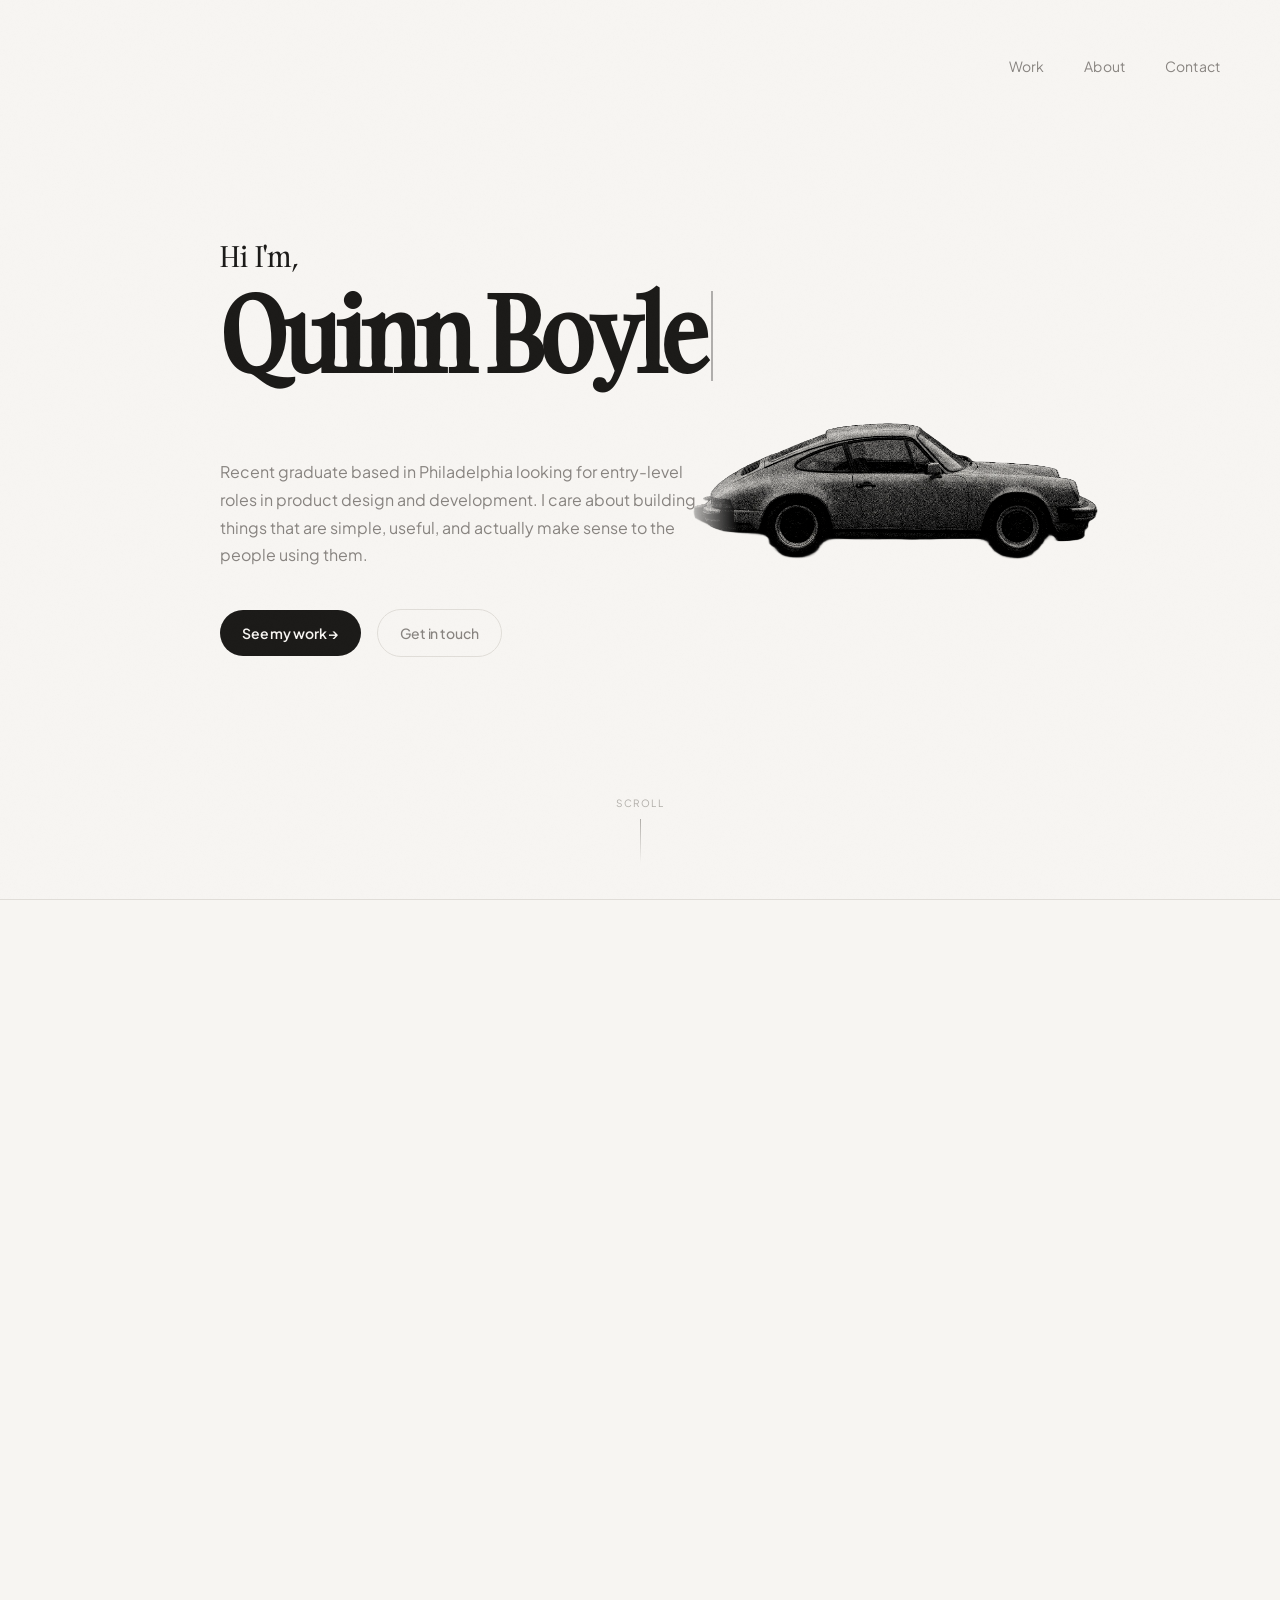
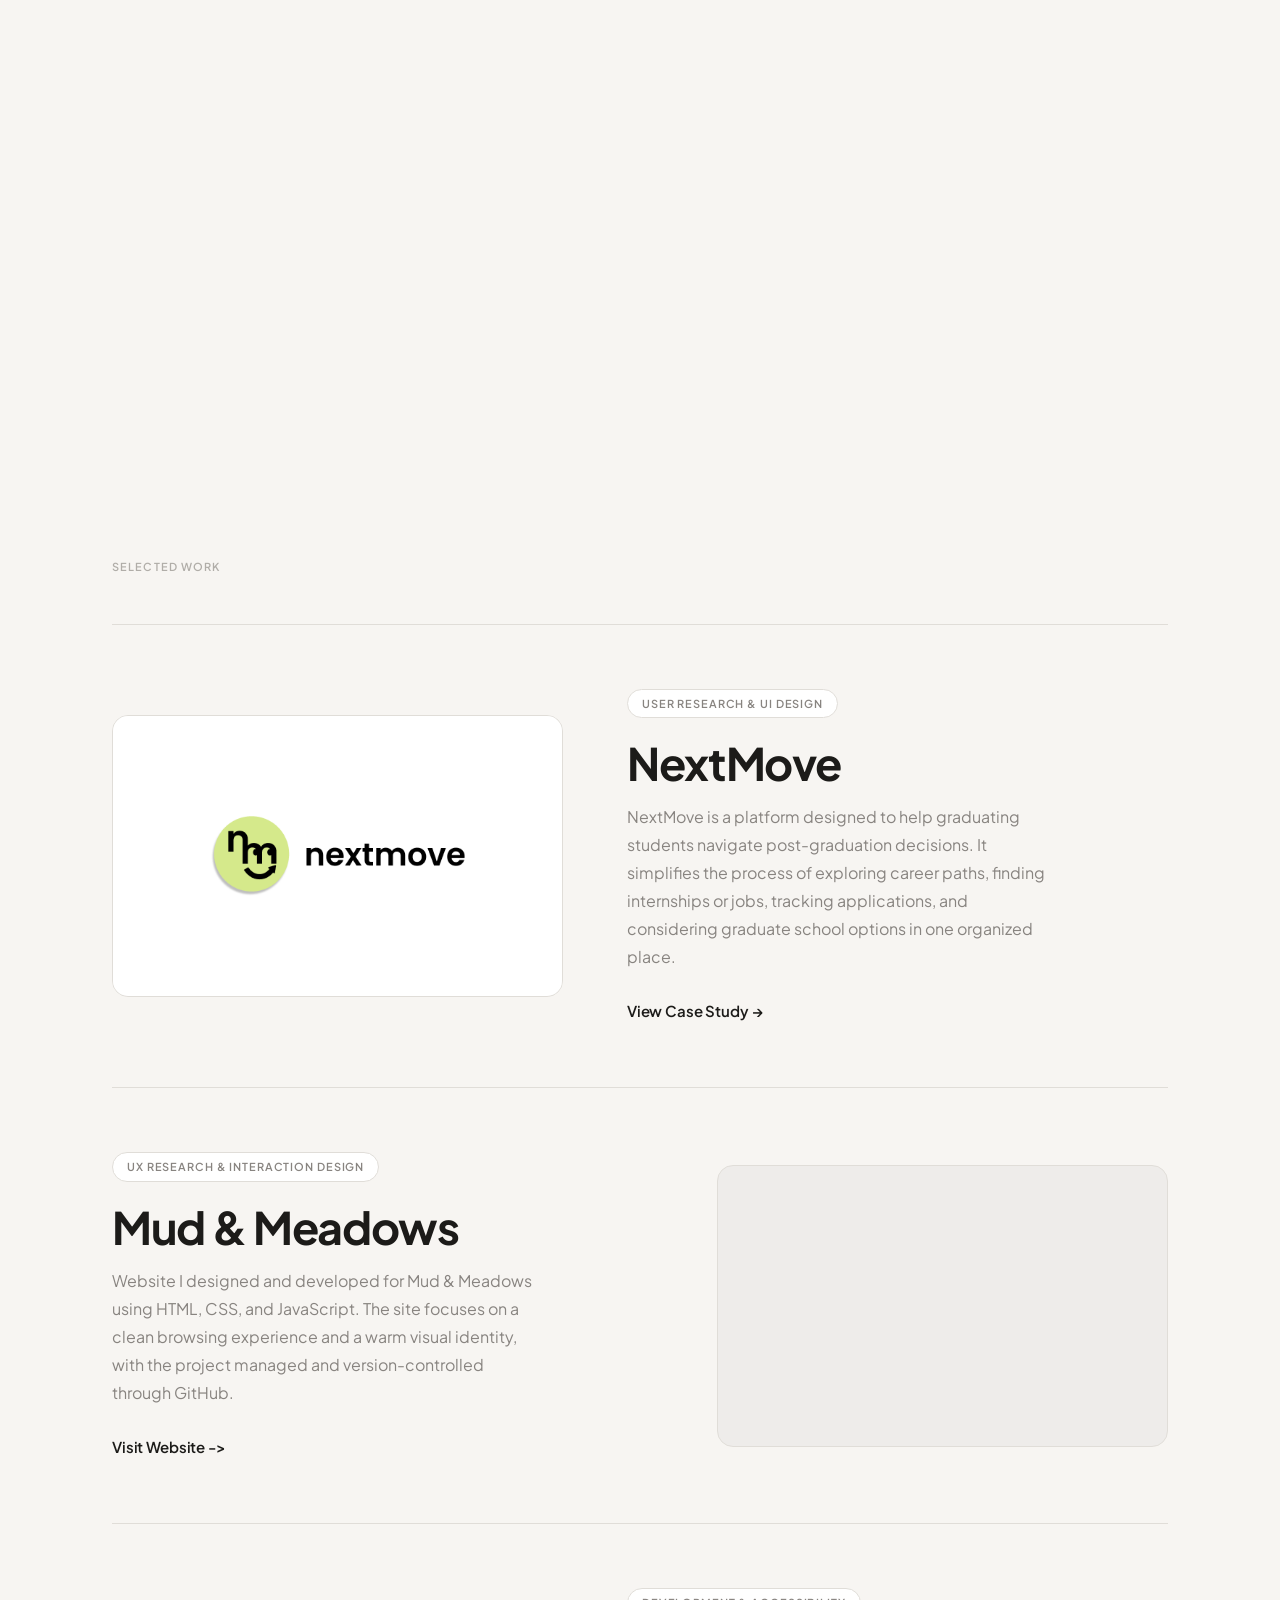
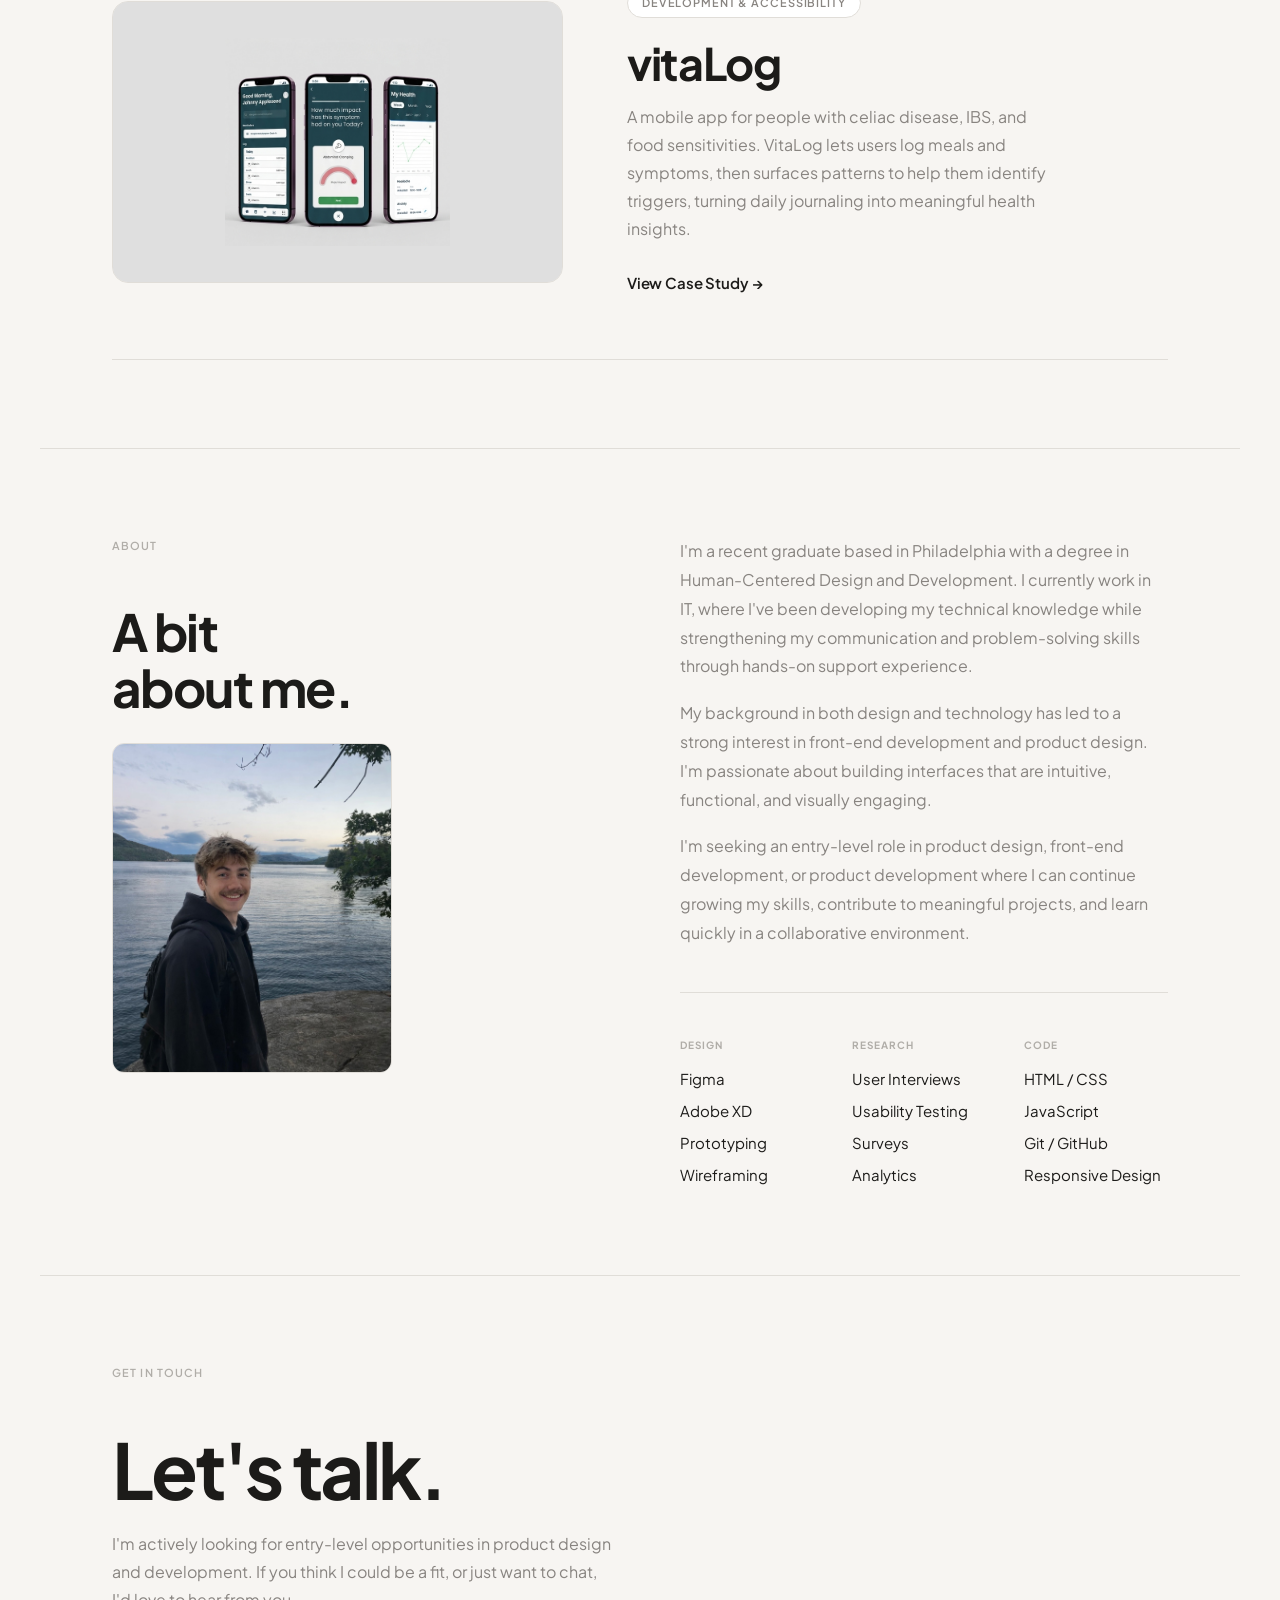
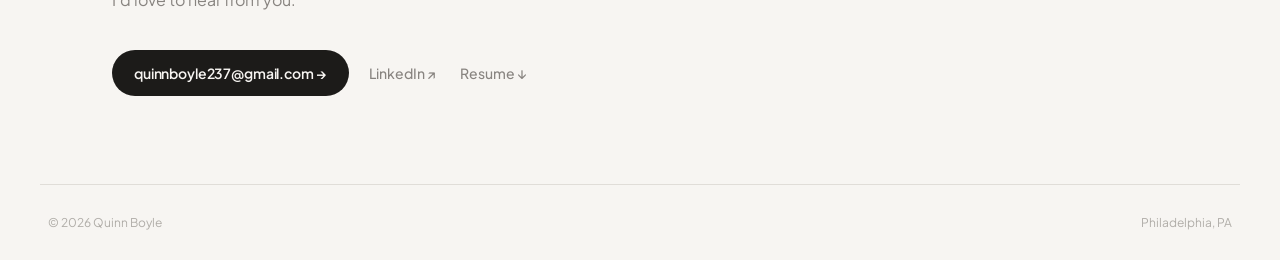
==== commit b30d5def: "Cache-bust stylesheets and hide mobile menu by default Co-Authored-By: Claude Opus 5.5 <noreply@anth" ====
--- a/index.html
+++ b/index.html
@@ -6,7 +6,7 @@
     <meta name="description" content="Quinn Boyle — UX & Product Designer based in Philadelphia. Recent graduate seeking entry-level design and product development roles.">
     <title>Quinn Boyle — UX Designer</title>
     <link rel="icon" type="image/png" href="photos/tinylogo.png">
-    <link rel="stylesheet" href="styles-light.css">
+    <link rel="stylesheet" href="styles-light.css?v=20261016">
     <link rel="preconnect" href="https://fonts.googleapis.com">
     <link rel="preconnect" href="https://fonts.gstatic.com" crossorigin>
     <link href="https://fonts.googleapis.com/css2?family=Plus+Jakarta+Sans:wght@300;400;500;600;700&display=swap" rel="stylesheet">
@@ -31,7 +31,7 @@
             </ul>
         </div>
     </nav>
-    <div class="mobile-menu" id="mobileMenu">
+    <div class="mobile-menu" id="mobileMenu" hidden>
         <a href="#work">Work</a>
         <a href="#about">About</a>
         <a href="#contact">Contact</a>
@@ -216,6 +216,7 @@
         function setMenu(open) {
             toggle.classList.toggle('open', open);
             mobileMenu.classList.toggle('open', open);
+            mobileMenu.hidden = !open;
             document.body.style.overflow = open ? 'hidden' : '';
         }
         toggle.addEventListener('click', () => setMenu(!mobileMenu.classList.contains('open')));
